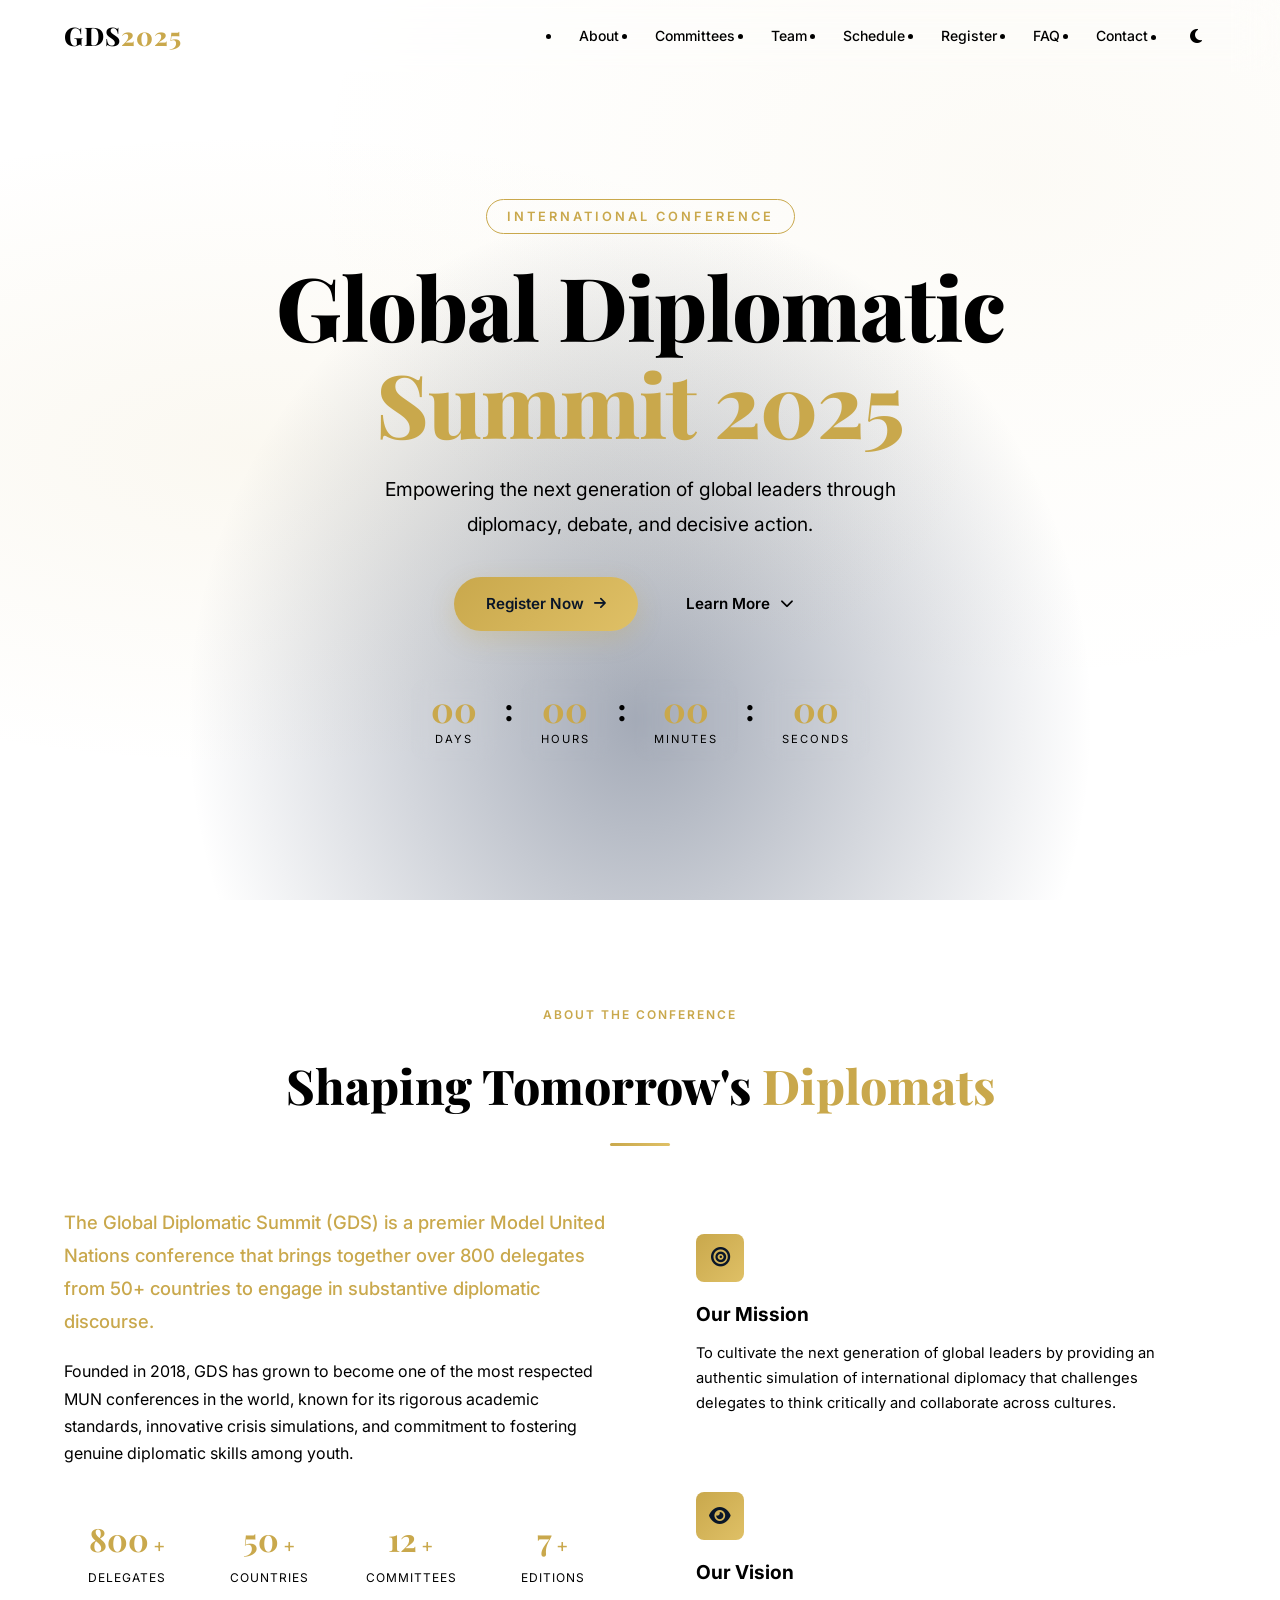
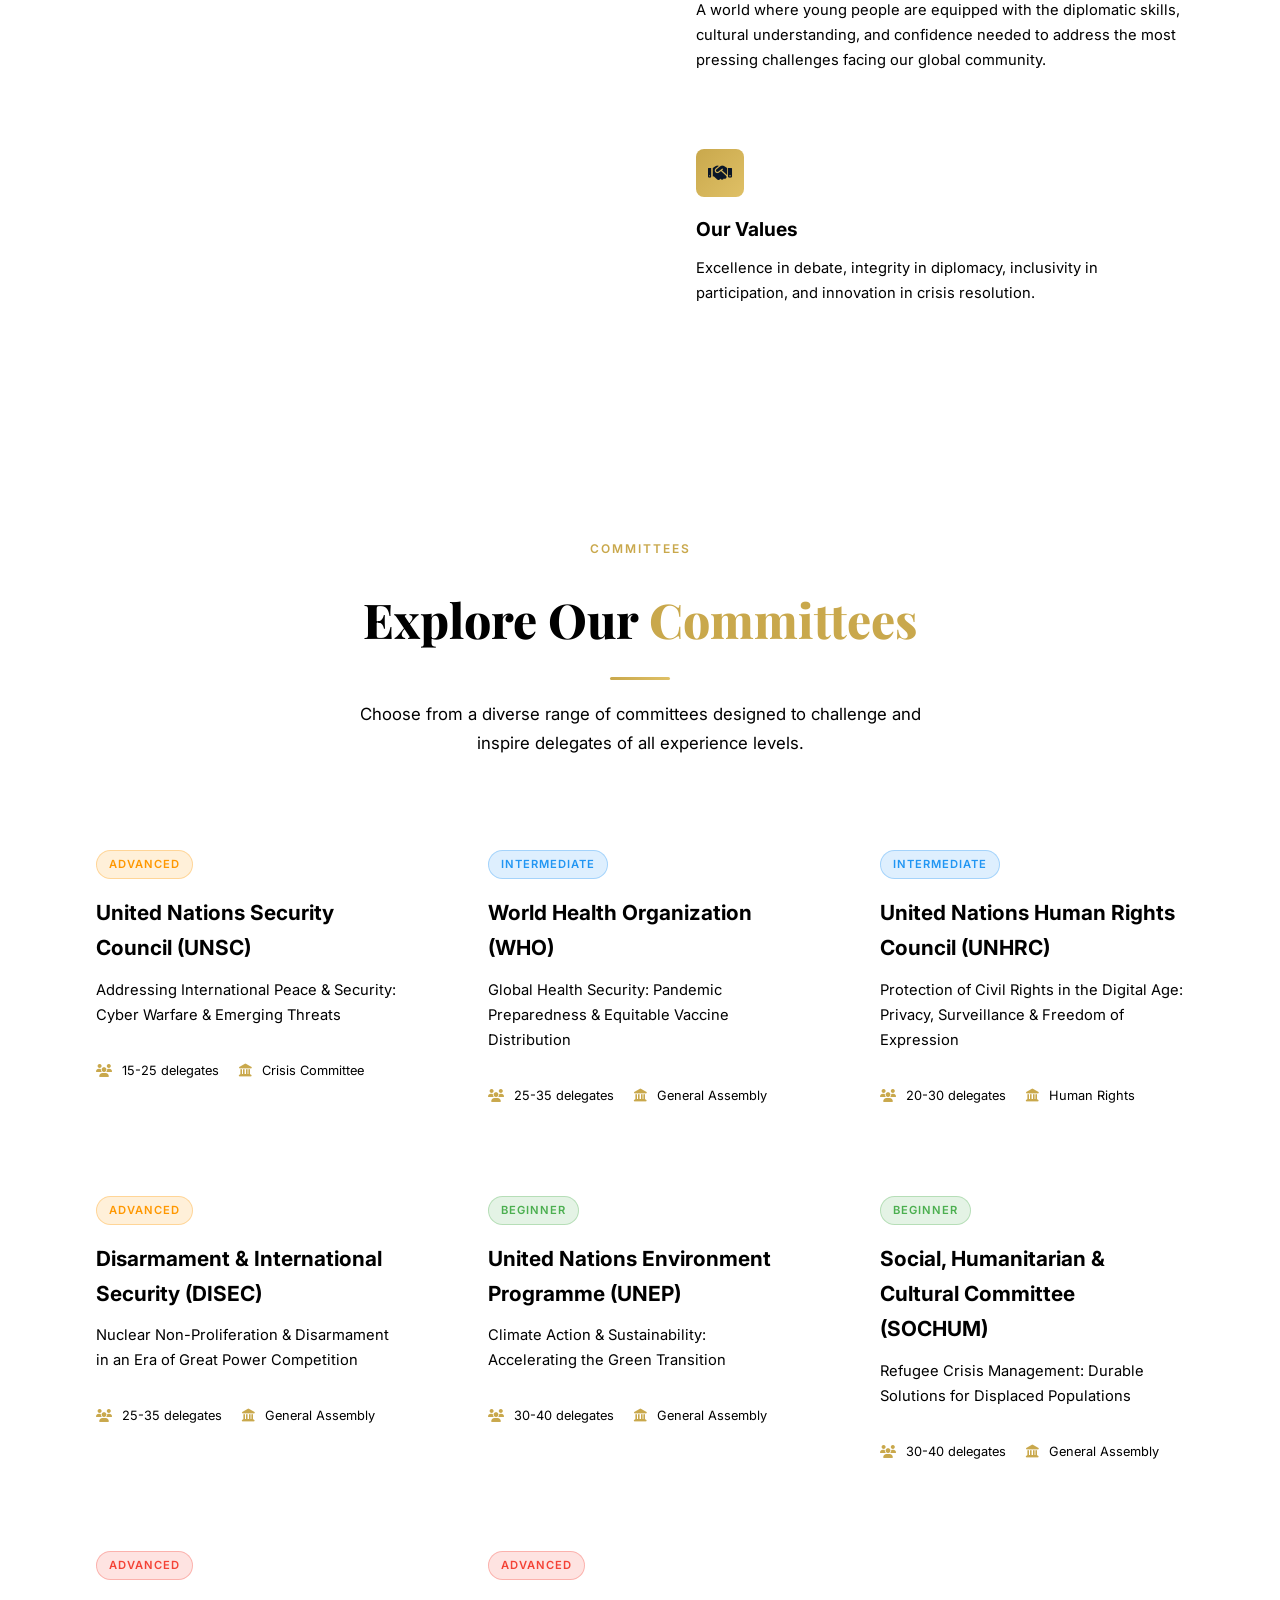
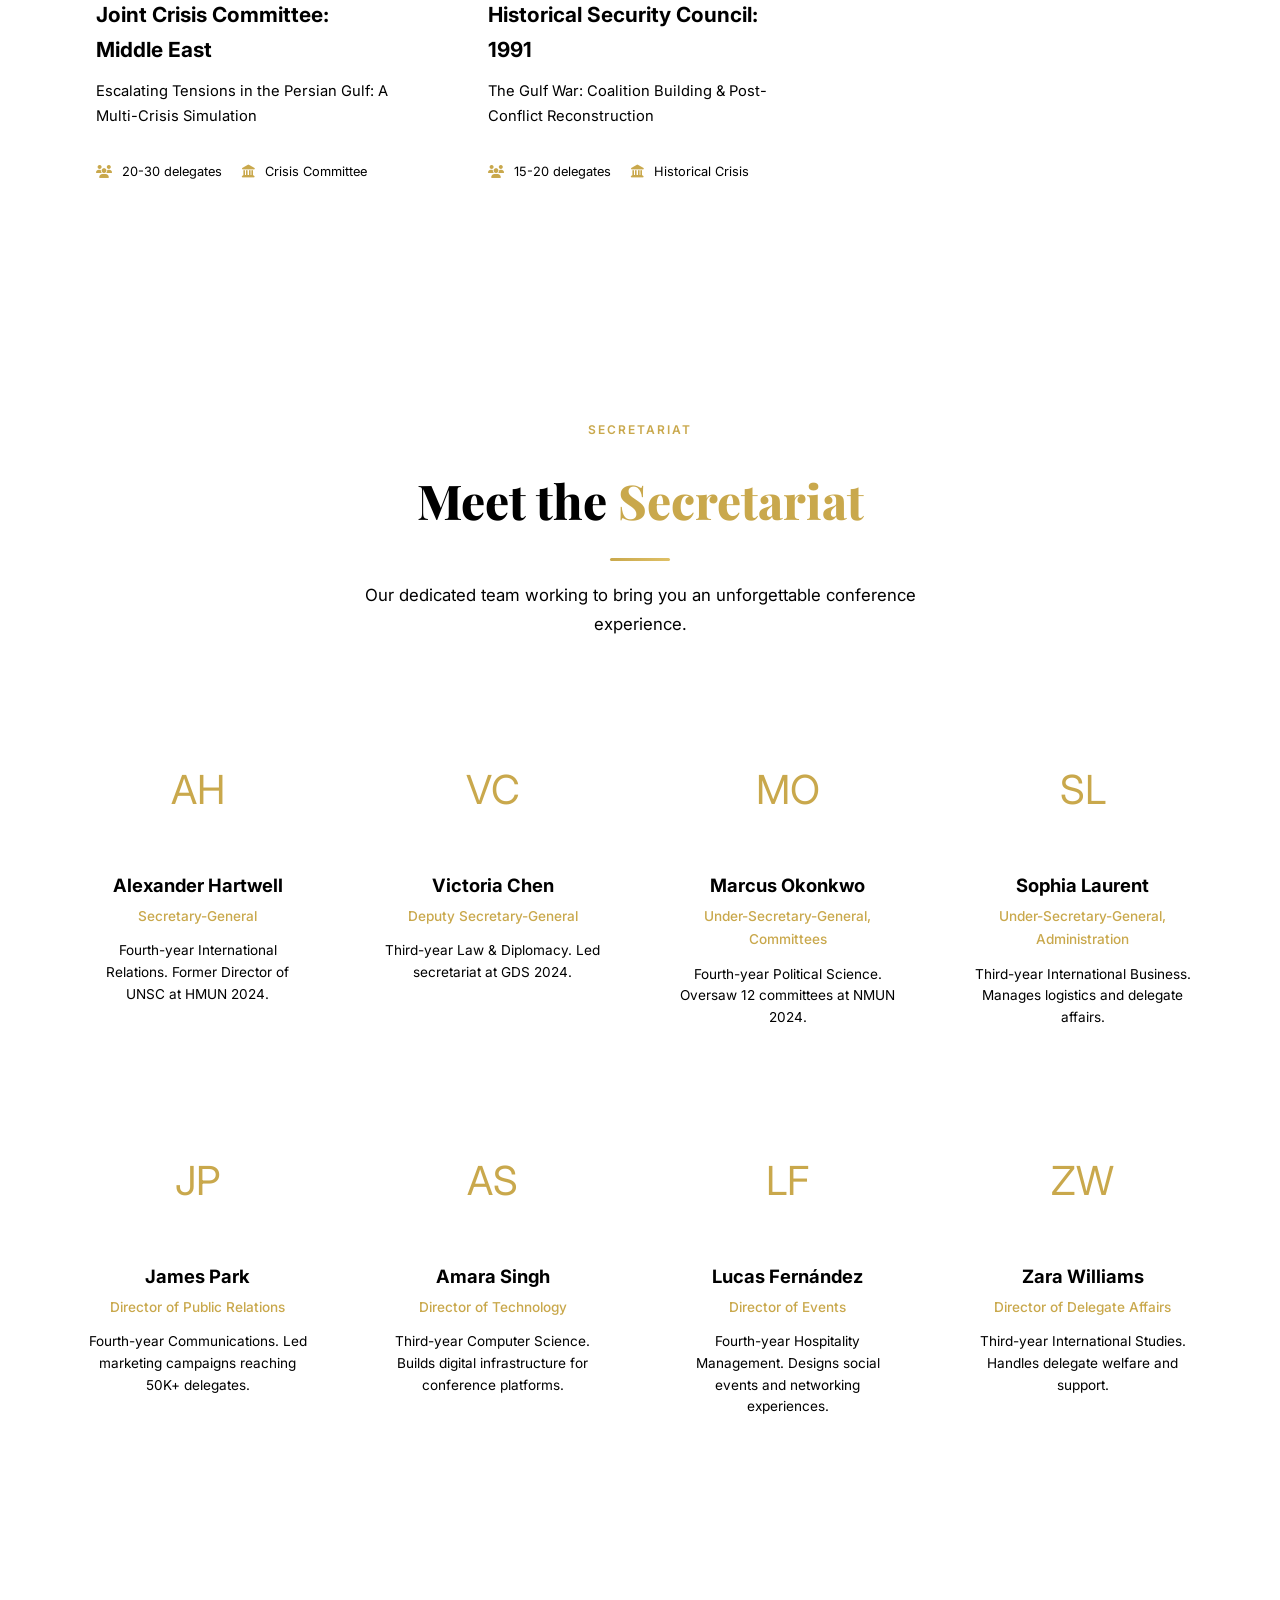
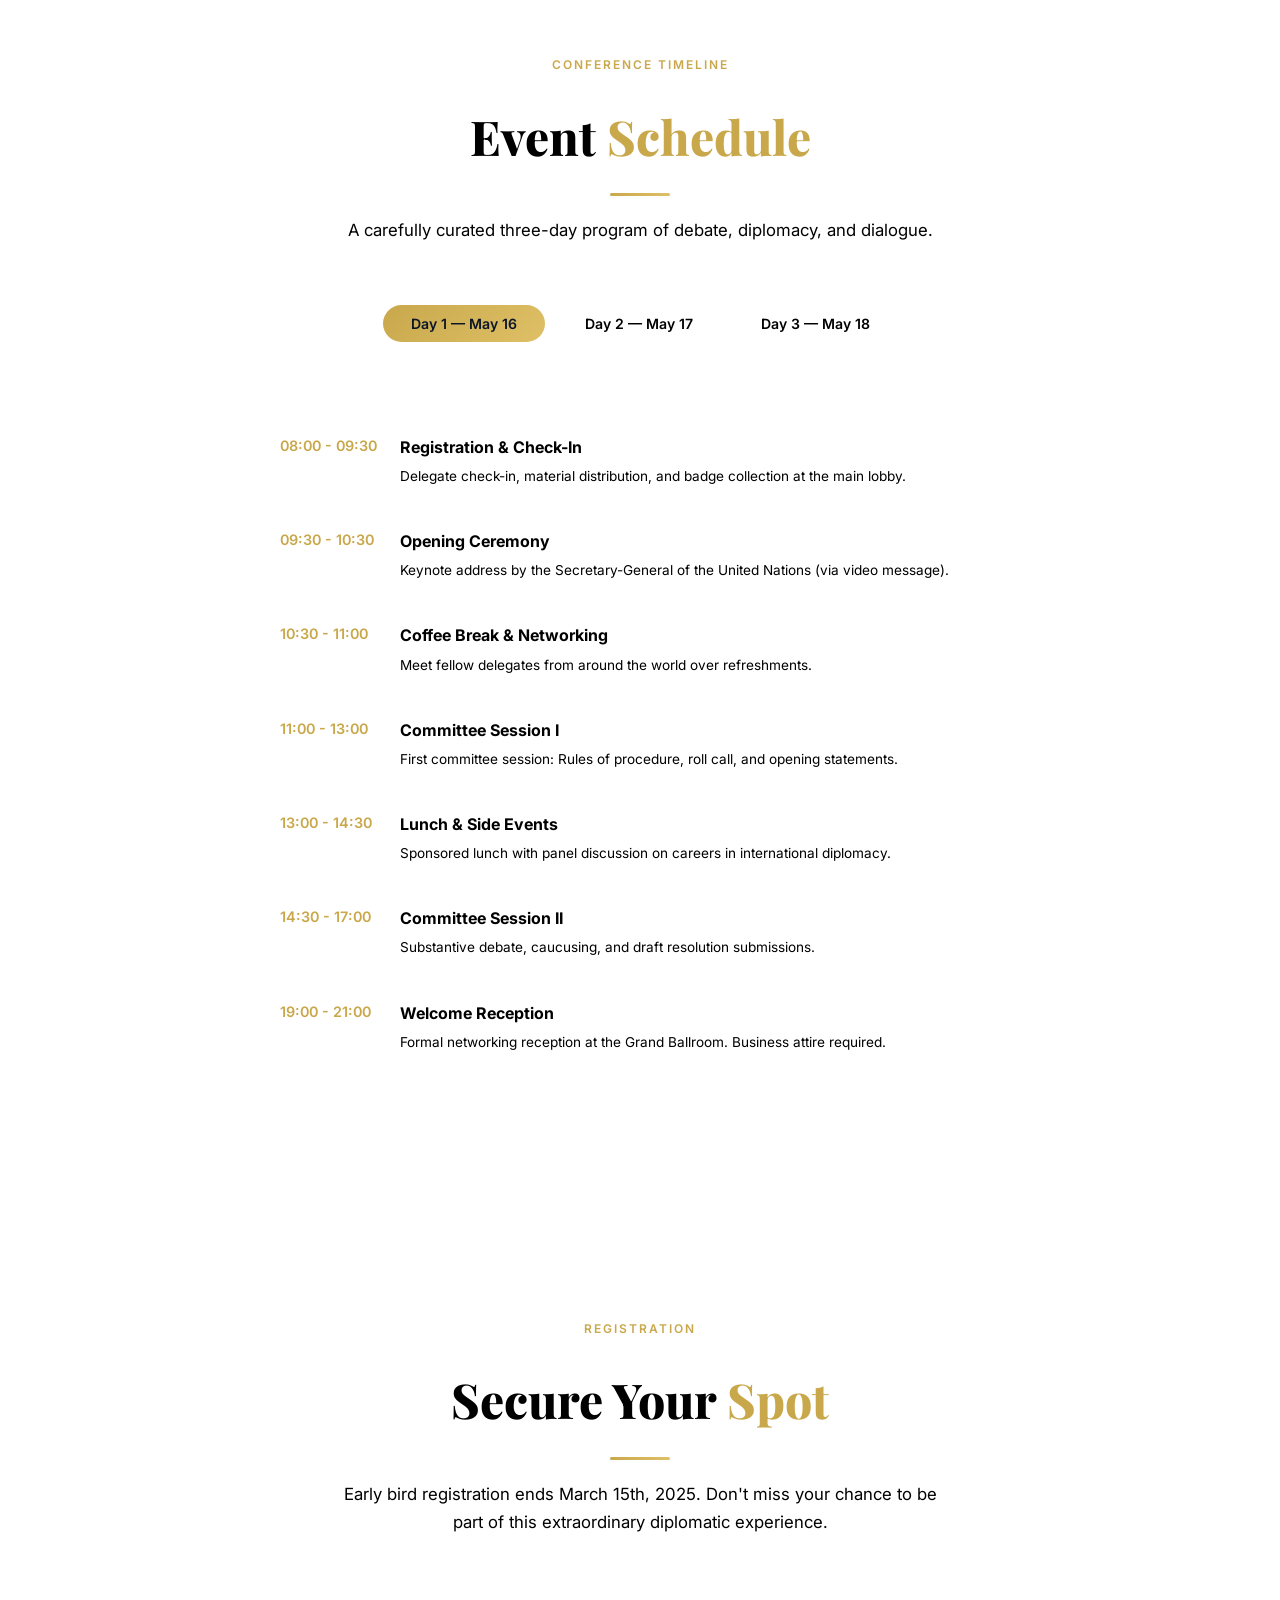
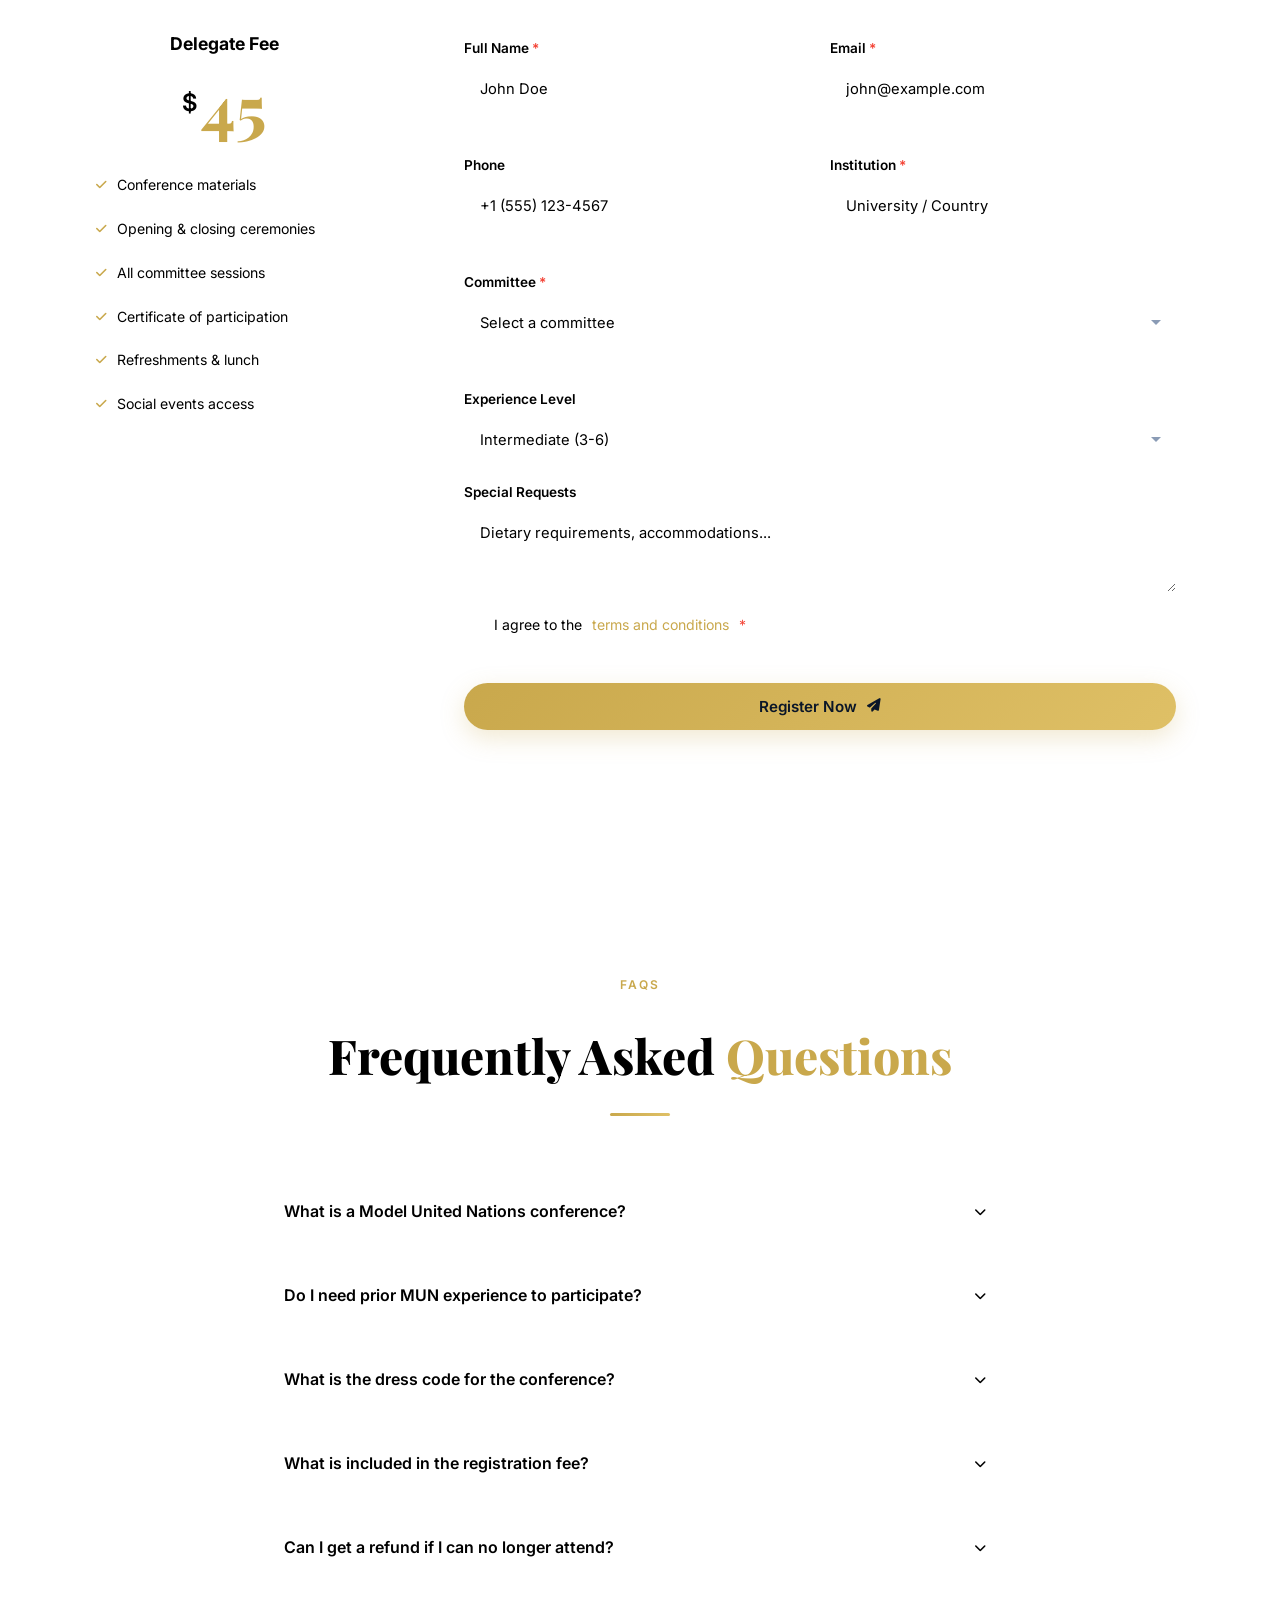
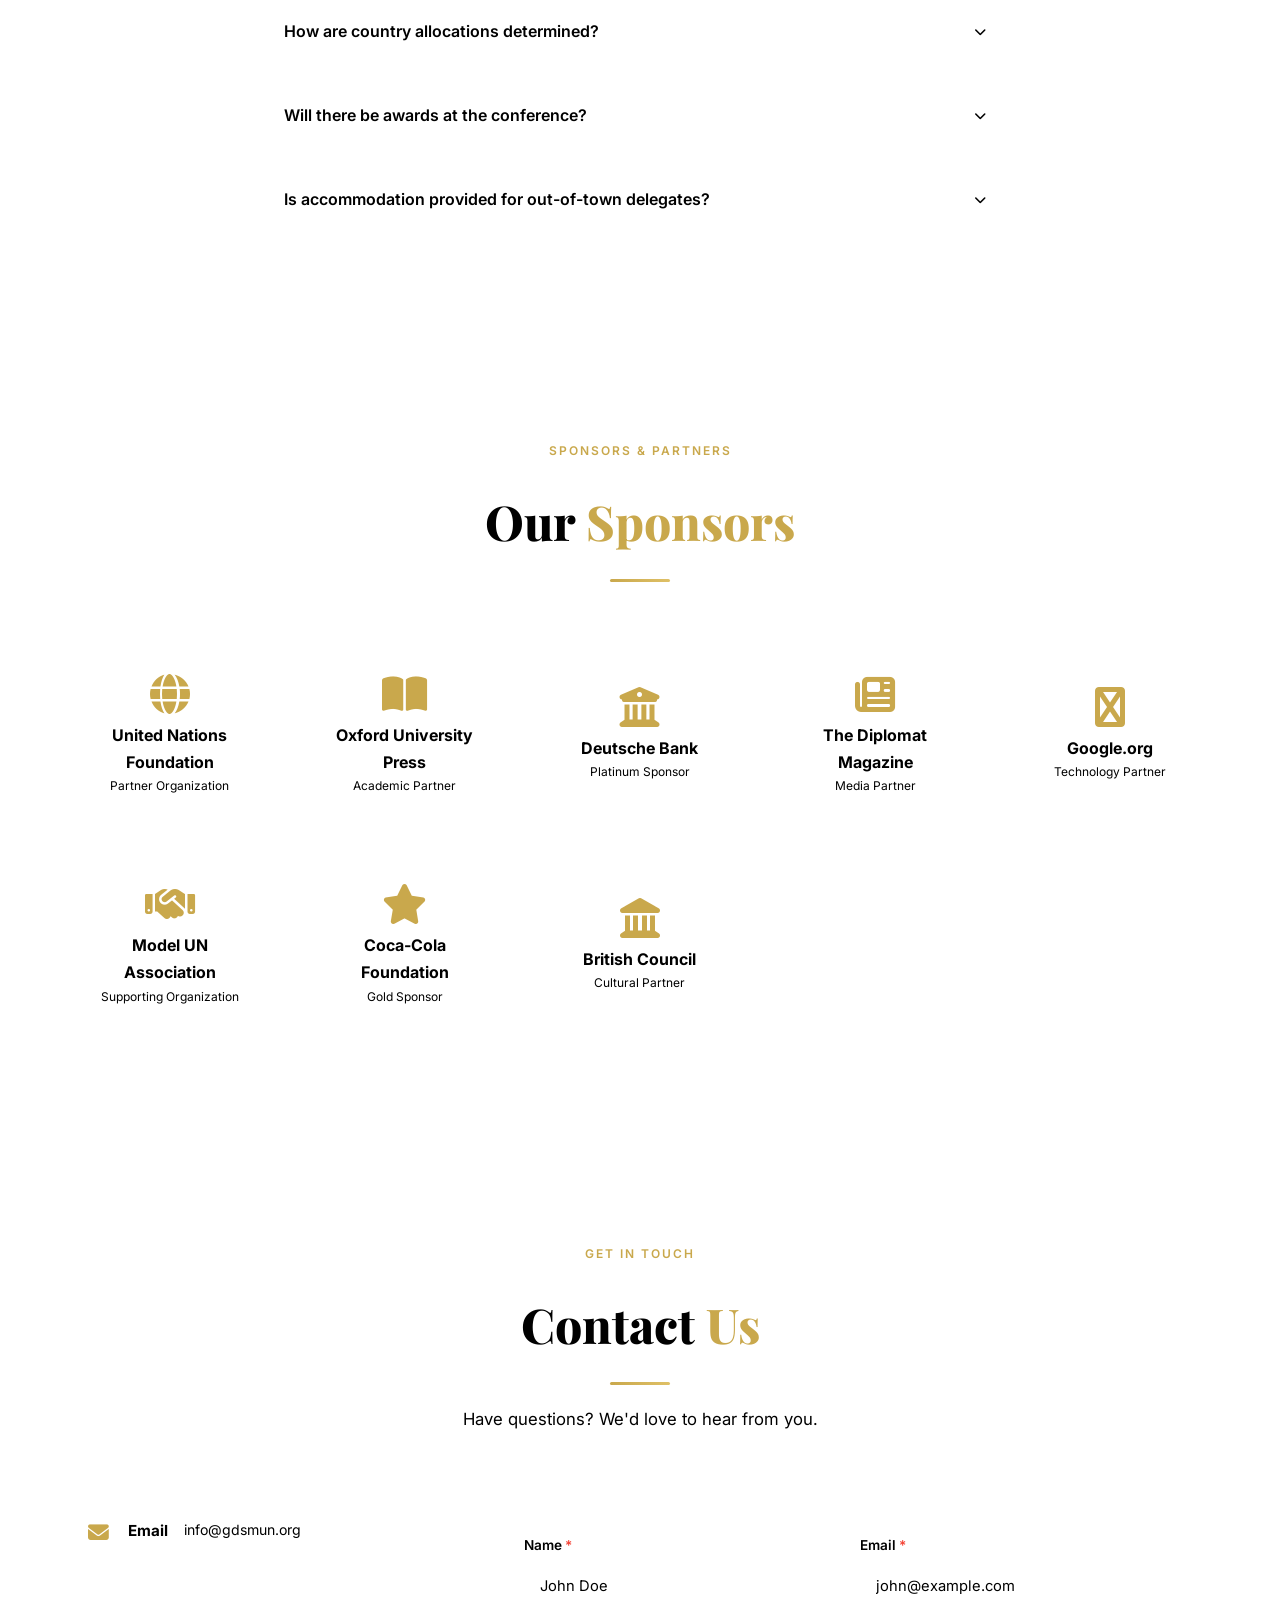
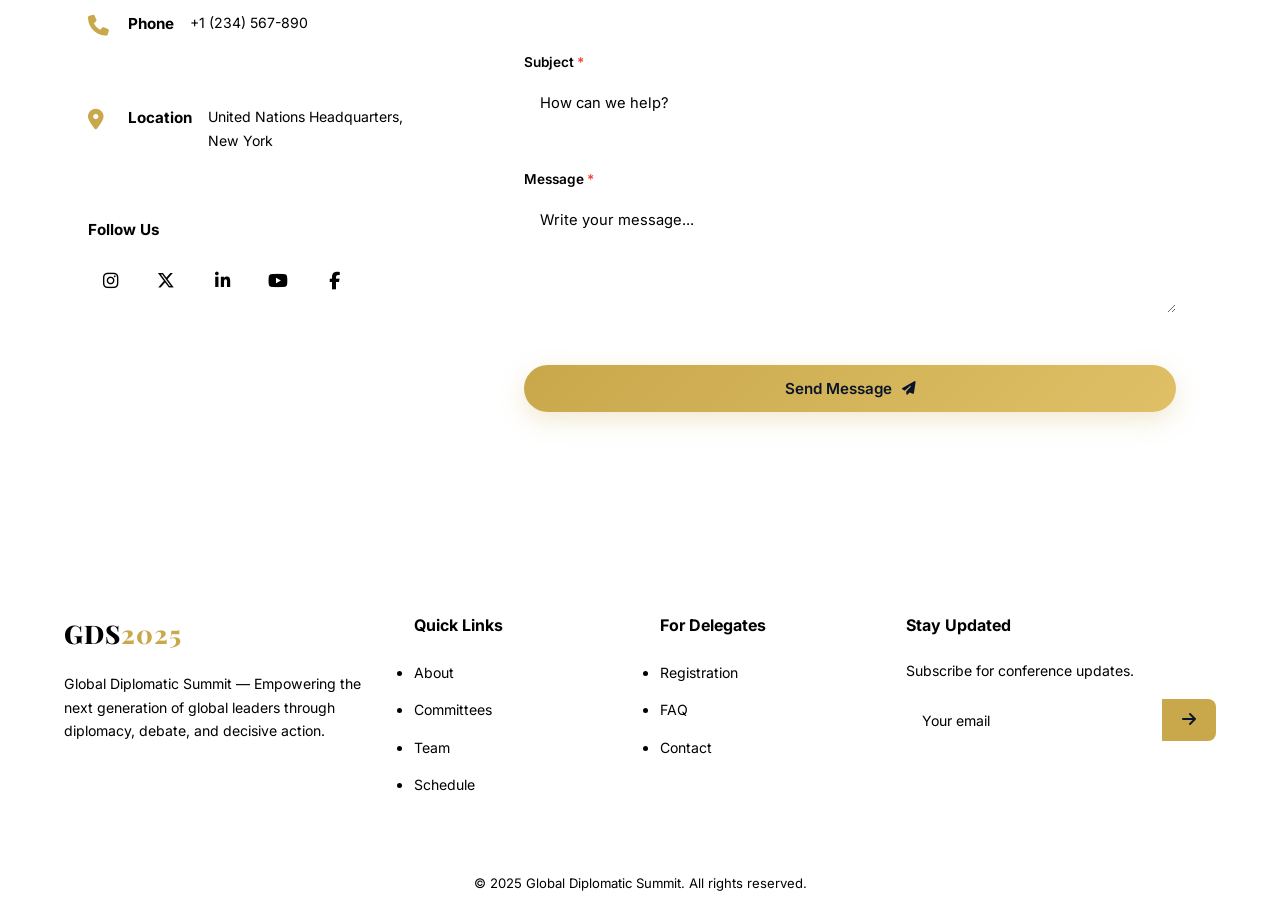
==== index.html @ 6f0e4f5b "first commit" ====
<!DOCTYPE html>
<html lang="en">
<head>
  <meta charset="UTF-8">
  <meta name="viewport" content="width=device-width, initial-scale=1.0">
  <meta name="description" content="Global Diplomatic Summit 2025 - Model United Nations Conference">
  <title>Global Diplomatic Summit 2025 | GDS MUN</title>
  <link rel="preconnect" href="https://fonts.googleapis.com">
  <link rel="preconnect" href="https://fonts.gstatic.com" crossorigin>
  <link href="https://fonts.googleapis.com/css2?family=Inter:wght@400;500;600;700;800&family=Playfair+Display:wght@600;700;800&display=swap" rel="stylesheet">
  <link rel="stylesheet" href="https://cdnjs.cloudflare.com/ajax/libs/font-awesome/6.5.1/css/all.min.css">
  <link rel="stylesheet" href="css/style.css">
</head>
<body>

  <nav class="navbar" id="navbar">
    <div class="container nav-container">
      <a href="#" class="logo">GDS<span class="logo-year">2025</span></a>
      <button class="menu-btn" id="menuBtn" aria-label="Menu">
        <span></span><span></span><span></span>
      </button>
      <ul class="nav-links" id="navLinks">
        <li><a href="#about" class="nav-link">About</a></li>
        <li><a href="#committees" class="nav-link">Committees</a></li>
        <li><a href="#team" class="nav-link">Team</a></li>
        <li><a href="#schedule" class="nav-link">Schedule</a></li>
        <li><a href="#register" class="nav-link">Register</a></li>
        <li><a href="#faq" class="nav-link">FAQ</a></li>
        <li><a href="#contact" class="nav-link">Contact</a></li>
        <li>
          <button class="theme-btn" id="themeBtn" aria-label="Toggle theme">
            <i class="fas fa-moon"></i>
            <i class="fas fa-sun"></i>
          </button>
        </li>
      </ul>
    </div>
  </nav>

  <section class="hero" id="hero">
    <div class="hero-bg"></div>
    <div class="hero-content">
      <span class="badge">International Conference</span>
      <h1 class="hero-title">Global Diplomatic<br><span class="gold">Summit 2025</span></h1>
      <p class="hero-sub">Empowering the next generation of global leaders through diplomacy, debate, and decisive action.</p>
      <div class="hero-btns">
        <a href="#register" class="btn btn-primary">
          Register Now <i class="fas fa-arrow-right"></i>
        </a>
        <a href="#about" class="btn btn-secondary">
          Learn More <i class="fas fa-chevron-down"></i>
        </a>
      </div>
      <div class="countdown" id="countdown">
        <div class="countdown-item">
          <span class="countdown-num" id="days">00</span>
          <span class="countdown-label">Days</span>
        </div>
        <span class="countdown-sep">:</span>
        <div class="countdown-item">
          <span class="countdown-num" id="hours">00</span>
          <span class="countdown-label">Hours</span>
        </div>
        <span class="countdown-sep">:</span>
        <div class="countdown-item">
          <span class="countdown-num" id="minutes">00</span>
          <span class="countdown-label">Minutes</span>
        </div>
        <span class="countdown-sep">:</span>
        <div class="countdown-item">
          <span class="countdown-num" id="seconds">00</span>
          <span class="countdown-label">Seconds</span>
        </div>
      </div>
    </div>
  </section>

  <section class="section" id="about">
    <div class="container">
      <div class="section-header">
        <span class="section-tag">About the Conference</span>
        <h2 class="section-title">Shaping Tomorrow's <span class="gold">Diplomats</span></h2>
        <div class="divider"></div>
      </div>
      <div class="about-grid">
        <div>
          <p class="about-lead">The Global Diplomatic Summit (GDS) is a premier Model United Nations conference that brings together over 800 delegates from 50+ countries to engage in substantive diplomatic discourse.</p>
          <p class="about-text">Founded in 2018, GDS has grown to become one of the most respected MUN conferences in the world, known for its rigorous academic standards, innovative crisis simulations, and commitment to fostering genuine diplomatic skills among youth.</p>
          <div class="stats">
            <div class="stat">
              <span class="stat-num" data-target="800">0</span>
              <span class="stat-plus">+</span>
              <span class="stat-label">Delegates</span>
            </div>
            <div class="stat">
              <span class="stat-num" data-target="50">0</span>
              <span class="stat-plus">+</span>
              <span class="stat-label">Countries</span>
            </div>
            <div class="stat">
              <span class="stat-num" data-target="12">0</span>
              <span class="stat-plus">+</span>
              <span class="stat-label">Committees</span>
            </div>
            <div class="stat">
              <span class="stat-num" data-target="7">0</span>
              <span class="stat-plus">+</span>
              <span class="stat-label">Editions</span>
            </div>
          </div>
        </div>
        <div class="about-cards">
          <div class="card">
            <div class="card-icon"><i class="fas fa-bullseye"></i></div>
            <h3>Our Mission</h3>
            <p>To cultivate the next generation of global leaders by providing an authentic simulation of international diplomacy that challenges delegates to think critically and collaborate across cultures.</p>
          </div>
          <div class="card">
            <div class="card-icon"><i class="fas fa-eye"></i></div>
            <h3>Our Vision</h3>
            <p>A world where young people are equipped with the diplomatic skills, cultural understanding, and confidence needed to address the most pressing challenges facing our global community.</p>
          </div>
          <div class="card">
            <div class="card-icon"><i class="fas fa-handshake"></i></div>
            <h3>Our Values</h3>
            <p>Excellence in debate, integrity in diplomacy, inclusivity in participation, and innovation in crisis resolution.</p>
          </div>
        </div>
      </div>
    </div>
  </section>

  <section class="section alt-bg" id="committees">
    <div class="container">
      <div class="section-header">
        <span class="section-tag">Committees</span>
        <h2 class="section-title">Explore Our <span class="gold">Committees</span></h2>
        <div class="divider"></div>
        <p class="section-desc">Choose from a diverse range of committees designed to challenge and inspire delegates of all experience levels.</p>
      </div>
      <div class="committees-grid" id="committeesGrid"></div>
    </div>
  </section>

  <section class="section" id="team">
    <div class="container">
      <div class="section-header">
        <span class="section-tag">Secretariat</span>
        <h2 class="section-title">Meet the <span class="gold">Secretariat</span></h2>
        <div class="divider"></div>
        <p class="section-desc">Our dedicated team working to bring you an unforgettable conference experience.</p>
      </div>
      <div class="team-grid" id="teamGrid"></div>
    </div>
  </section>

  <section class="section alt-bg" id="schedule">
    <div class="container">
      <div class="section-header">
        <span class="section-tag">Conference Timeline</span>
        <h2 class="section-title">Event <span class="gold">Schedule</span></h2>
        <div class="divider"></div>
        <p class="section-desc">A carefully curated three-day program of debate, diplomacy, and dialogue.</p>
      </div>
      <div class="schedule-tabs" id="scheduleTabs"></div>
      <div class="schedule-content" id="scheduleContent"></div>
    </div>
  </section>

  <section class="section" id="register">
    <div class="container">
      <div class="section-header">
        <span class="section-tag">Registration</span>
        <h2 class="section-title">Secure Your <span class="gold">Spot</span></h2>
        <div class="divider"></div>
        <p class="section-desc">Early bird registration ends March 15th, 2025. Don't miss your chance to be part of this extraordinary diplomatic experience.</p>
      </div>
      <div class="register-grid">
        <div class="pricing card">
          <h3>Delegate Fee</h3>
          <div class="price">
            <span class="price-currency">$</span>
            <span class="price-value">45</span>
          </div>
          <ul class="price-features">
            <li><i class="fas fa-check"></i> Conference materials</li>
            <li><i class="fas fa-check"></i> Opening & closing ceremonies</li>
            <li><i class="fas fa-check"></i> All committee sessions</li>
            <li><i class="fas fa-check"></i> Certificate of participation</li>
            <li><i class="fas fa-check"></i> Refreshments & lunch</li>
            <li><i class="fas fa-check"></i> Social events access</li>
          </ul>
        </div>
        <form class="register-form card" id="registerForm" novalidate>
          <div class="form-row">
            <div class="form-group">
              <label for="regName">Full Name <span class="req">*</span></label>
              <input type="text" id="regName" placeholder="John Doe" required>
              <span class="form-error"></span>
            </div>
            <div class="form-group">
              <label for="regEmail">Email <span class="req">*</span></label>
              <input type="email" id="regEmail" placeholder="john@example.com" required>
              <span class="form-error"></span>
            </div>
          </div>
          <div class="form-row">
            <div class="form-group">
              <label for="regPhone">Phone</label>
              <input type="tel" id="regPhone" placeholder="+1 (555) 123-4567">
            </div>
            <div class="form-group">
              <label for="regCountry">Institution <span class="req">*</span></label>
              <input type="text" id="regCountry" placeholder="University / Country" required>
              <span class="form-error"></span>
            </div>
          </div>
          <div class="form-group">
            <label for="regCommittee">Committee <span class="req">*</span></label>
            <select id="regCommittee" required>
              <option value="">Select a committee</option>
            </select>
            <span class="form-error"></span>
          </div>
          <div class="form-group">
            <label for="regExperience">Experience Level</label>
            <select id="regExperience">
              <option value="beginner">Beginner (0-2 conferences)</option>
              <option value="intermediate" selected>Intermediate (3-6)</option>
              <option value="advanced">Advanced (7+)</option>
            </select>
          </div>
          <div class="form-group">
            <label for="regMessage">Special Requests</label>
            <textarea id="regMessage" rows="3" placeholder="Dietary requirements, accommodations..."></textarea>
          </div>
          <div class="form-group checkbox-group">
            <label class="checkbox-label">
              <input type="checkbox" id="regTerms">
              <span class="check-box"></span>
              I agree to the <a href="#" class="gold">terms and conditions</a> <span class="req">*</span>
            </label>
            <span class="form-error" id="termsError"></span>
          </div>
          <button type="submit" class="btn btn-primary btn-block">
            Register Now <i class="fas fa-paper-plane"></i>
          </button>
          <div class="form-success" id="registerSuccess">
            <i class="fas fa-check-circle"></i>
            <h3>Registration Submitted!</h3>
            <p>We'll send a confirmation to your email shortly.</p>
          </div>
        </form>
      </div>
    </div>
  </section>

  <section class="section alt-bg" id="faq">
    <div class="container">
      <div class="section-header">
        <span class="section-tag">FAQs</span>
        <h2 class="section-title">Frequently Asked <span class="gold">Questions</span></h2>
        <div class="divider"></div>
      </div>
      <div class="faq-list" id="faqList"></div>
    </div>
  </section>

  <section class="section" id="sponsors">
    <div class="container">
      <div class="section-header">
        <span class="section-tag">Sponsors & Partners</span>
        <h2 class="section-title">Our <span class="gold">Sponsors</span></h2>
        <div class="divider"></div>
      </div>
      <div class="sponsor-grid" id="sponsorGrid"></div>
    </div>
  </section>

  <section class="section alt-bg" id="contact">
    <div class="container">
      <div class="section-header">
        <span class="section-tag">Get in Touch</span>
        <h2 class="section-title">Contact <span class="gold">Us</span></h2>
        <div class="divider"></div>
        <p class="section-desc">Have questions? We'd love to hear from you.</p>
      </div>
      <div class="contact-grid">
        <div class="contact-info">
          <div class="card contact-card">
            <i class="fas fa-envelope"></i>
            <h4>Email</h4>
            <a href="mailto:info@gdsmun.org">info@gdsmun.org</a>
          </div>
          <div class="card contact-card">
            <i class="fas fa-phone"></i>
            <h4>Phone</h4>
            <a href="tel:+1234567890">+1 (234) 567-890</a>
          </div>
          <div class="card contact-card">
            <i class="fas fa-map-marker-alt"></i>
            <h4>Location</h4>
            <p>United Nations Headquarters, New York</p>
          </div>
          <div class="card contact-social">
            <h4>Follow Us</h4>
            <div class="socials">
              <a href="#" class="social-link" aria-label="Instagram"><i class="fab fa-instagram"></i></a>
              <a href="#" class="social-link" aria-label="X"><i class="fab fa-x-twitter"></i></a>
              <a href="#" class="social-link" aria-label="LinkedIn"><i class="fab fa-linkedin-in"></i></a>
              <a href="#" class="social-link" aria-label="YouTube"><i class="fab fa-youtube"></i></a>
              <a href="#" class="social-link" aria-label="Facebook"><i class="fab fa-facebook-f"></i></a>
            </div>
          </div>
        </div>
        <form class="contact-form card" id="contactForm" novalidate>
          <div class="form-row">
            <div class="form-group">
              <label for="contactName">Name <span class="req">*</span></label>
              <input type="text" id="contactName" placeholder="John Doe" required>
              <span class="form-error"></span>
            </div>
            <div class="form-group">
              <label for="contactEmail">Email <span class="req">*</span></label>
              <input type="email" id="contactEmail" placeholder="john@example.com" required>
              <span class="form-error"></span>
            </div>
          </div>
          <div class="form-group">
            <label for="contactSubject">Subject <span class="req">*</span></label>
            <input type="text" id="contactSubject" placeholder="How can we help?" required>
            <span class="form-error"></span>
          </div>
          <div class="form-group">
            <label for="contactMsg">Message <span class="req">*</span></label>
            <textarea id="contactMsg" rows="5" placeholder="Write your message..." required></textarea>
            <span class="form-error"></span>
          </div>
          <button type="submit" class="btn btn-primary btn-block">
            Send Message <i class="fas fa-paper-plane"></i>
          </button>
          <div class="form-success" id="contactSuccess">
            <i class="fas fa-check-circle"></i>
            <h3>Message Sent!</h3>
            <p>We'll get back to you within 24 hours.</p>
          </div>
        </form>
      </div>
    </div>
  </section>

  <footer class="footer">
    <div class="container">
      <div class="footer-grid">
        <div class="footer-brand">
          <div class="footer-logo">GDS<span>2025</span></div>
          <p>Global Diplomatic Summit — Empowering the next generation of global leaders through diplomacy, debate, and decisive action.</p>
        </div>
        <div class="footer-col">
          <h4>Quick Links</h4>
          <ul>
            <li><a href="#about">About</a></li>
            <li><a href="#committees">Committees</a></li>
            <li><a href="#team">Team</a></li>
            <li><a href="#schedule">Schedule</a></li>
          </ul>
        </div>
        <div class="footer-col">
          <h4>For Delegates</h4>
          <ul>
            <li><a href="#register">Registration</a></li>
            <li><a href="#faq">FAQ</a></li>
            <li><a href="#contact">Contact</a></li>
          </ul>
        </div>
        <div class="footer-subscribe">
          <h4>Stay Updated</h4>
          <p>Subscribe for conference updates.</p>
          <form class="subscribe" id="subscribeForm">
            <input type="email" placeholder="Your email" required>
            <button type="submit" aria-label="Subscribe"><i class="fas fa-arrow-right"></i></button>
          </form>
        </div>
      </div>
      <div class="footer-bottom">
        <p>&copy; 2025 Global Diplomatic Summit. All rights reserved.</p>
      </div>
    </div>
  </footer>

  <button class="scroll-top" id="scrollTop" aria-label="Scroll to top">
    <i class="fas fa-chevron-up"></i>
  </button>

  <script src="js/main.js"></script>
</body>
</html>
---- css/style.css ----
:root {
  --gold: #c9a84c;
  --gold-light: #dfc066;
  --gold-dark: #a88830;
  --navy: #0a1628;
  --font-main: 'Inter', sans-serif;
  --font-display: 'Playfair Display', serif;
  --transition: 0.3s ease;
  --radius-sm: 8px;
  --radius-md: 16px;
  --radius-lg: 24px;
  --max-width: 1200px;
  --nav-height: 72px;
}

[data-theme="dark"] {
  --bg: #060d1a;
  --bg-alt: #0a1628;
  --bg-card: rgba(255,255,255,0.04);
  --text: #e8edf5;
  --text-muted: #8a9bb5;
  --text-dim: #6a7b95;
  --border: rgba(255,255,255,0.08);
  --border-card: rgba(255,255,255,0.12);
  --nav-bg: rgba(6,13,26,0.85);
  --input-bg: rgba(255,255,255,0.06);
  --input-border: rgba(255,255,255,0.12);
  --footer-bg: #050a14;
  --shadow: 0 8px 32px rgba(0,0,0,0.3);
  --scrollbar: #1a2a4a;
}

[data-theme="light"] {
  --bg: #ffffff;
  --bg-alt: #f4f6f9;
  --bg-card: #ffffff;
  --text: #1a1a2e;
  --text-muted: #555b6e;
  --text-dim: #8a8fa0;
  --border: rgba(0,0,0,0.08);
  --border-card: rgba(0,0,0,0.1);
  --nav-bg: rgba(255,255,255,0.85);
  --input-bg: #ffffff;
  --input-border: rgba(0,0,0,0.15);
  --footer-bg: #1a1a2e;
  --shadow: 0 8px 32px rgba(0,0,0,0.1);
  --scrollbar: #c9c9d4;
}

* {
  margin: 0;
  padding: 0;
  box-sizing: border-box;
}

html {
  scroll-behavior: smooth;
  scroll-padding-top: var(--nav-height);
}

body {
  font-family: var(--font-main);
  background: var(--bg);
  color: var(--text);
  line-height: 1.7;
  transition: background var(--transition), color var(--transition);
}

::selection {
  background: var(--gold);
  color: var(--navy);
}

::-webkit-scrollbar {
  width: 8px;
}

::-webkit-scrollbar-track {
  background: var(--bg);
}

::-webkit-scrollbar-thumb {
  background: var(--scrollbar);
  border-radius: 4px;
}

img {
  max-width: 100%;
  display: block;
}

a {
  color: inherit;
  text-decoration: none;
}

.gold {
  color: var(--gold);
}

.container {
  max-width: var(--max-width);
  margin: 0 auto;
  padding: 0 24px;
}

.navbar {
  position: fixed;
  top: 0;
  left: 0;
  right: 0;
  z-index: 1000;
  height: var(--nav-height);
  background: var(--nav-bg);
  backdrop-filter: blur(20px);
  -webkit-backdrop-filter: blur(20px);
  border-bottom: 1px solid var(--border);
  transition: var(--transition);
}

.navbar.scrolled {
  box-shadow: var(--shadow);
}

.nav-container {
  display: flex;
  align-items: center;
  justify-content: space-between;
  height: 100%;
}

.logo {
  font-family: var(--font-display);
  font-size: 1.6rem;
  font-weight: 800;
  letter-spacing: 1px;
}

.logo-year {
  color: var(--gold);
}

.nav-links {
  display: flex;
  align-items: center;
  gap: 4px;
}

.nav-link {
  padding: 8px 16px;
  font-size: 0.875rem;
  font-weight: 500;
  color: var(--text-muted);
  border-radius: var(--radius-sm);
  transition: var(--transition);
}

.nav-link:hover {
  color: var(--text);
  background: var(--bg-card);
}

.menu-btn {
  display: none;
  flex-direction: column;
  gap: 5px;
  cursor: pointer;
  background: none;
  border: none;
  padding: 8px;
}

.menu-btn span {
  display: block;
  width: 24px;
  height: 2px;
  background: var(--text);
  border-radius: 2px;
  transition: var(--transition);
}

.menu-btn.active span:nth-child(1) {
  transform: rotate(45deg) translate(5px, 5px);
}

.menu-btn.active span:nth-child(2) {
  opacity: 0;
}

.menu-btn.active span:nth-child(3) {
  transform: rotate(-45deg) translate(5px, -5px);
}

.theme-btn {
  background: var(--bg-card);
  border: 1px solid var(--border-card);
  width: 40px;
  height: 40px;
  border-radius: 50%;
  display: flex;
  align-items: center;
  justify-content: center;
  cursor: pointer;
  color: var(--text);
  font-size: 1rem;
  transition: var(--transition);
  margin-left: 8px;
}

.theme-btn:hover {
  background: var(--bg-card);
  border-color: var(--gold);
}

.theme-btn .fa-sun {
  display: none;
}

[data-theme="light"] .theme-btn .fa-moon {
  display: none;
}

[data-theme="light"] .theme-btn .fa-sun {
  display: inline;
}

.hero {
  min-height: 100vh;
  display: flex;
  align-items: center;
  justify-content: center;
  padding: 120px 24px 60px;
  position: relative;
  overflow: hidden;
}

.hero-bg {
  position: absolute;
  inset: 0;
  background:
    radial-gradient(ellipse at 20% 50%, rgba(201,168,76,0.08) 0%, transparent 50%),
    radial-gradient(ellipse at 80% 20%, rgba(201,168,76,0.05) 0%, transparent 50%),
    radial-gradient(ellipse at 50% 80%, rgba(26,42,74,0.4) 0%, transparent 50%);
}

.hero-content {
  position: relative;
  z-index: 1;
  text-align: center;
  max-width: 900px;
  animation: fadeIn 1s ease;
}

@keyframes fadeIn {
  from { opacity: 0; transform: translateY(30px); }
  to { opacity: 1; transform: translateY(0); }
}

.badge {
  display: inline-block;
  padding: 6px 20px;
  border: 1px solid var(--gold);
  border-radius: 50px;
  font-size: 0.8rem;
  font-weight: 600;
  color: var(--gold);
  text-transform: uppercase;
  letter-spacing: 3px;
  margin-bottom: 24px;
}

.hero-title {
  font-family: var(--font-display);
  font-size: clamp(2.8rem, 8vw, 5.5rem);
  font-weight: 800;
  line-height: 1.1;
  margin-bottom: 20px;
  letter-spacing: -1px;
}

.hero-sub {
  font-size: clamp(1rem, 2vw, 1.2rem);
  color: var(--text-muted);
  max-width: 600px;
  margin: 0 auto 36px;
  line-height: 1.8;
}

.hero-btns {
  display: flex;
  gap: 16px;
  justify-content: center;
  flex-wrap: wrap;
  margin-bottom: 48px;
}

.btn {
  display: inline-flex;
  align-items: center;
  gap: 10px;
  padding: 14px 32px;
  border-radius: 50px;
  font-size: 0.95rem;
  font-weight: 600;
  border: none;
  cursor: pointer;
  transition: var(--transition);
  font-family: var(--font-main);
}

.btn i {
  font-size: 0.85rem;
  transition: var(--transition);
}

.btn-primary {
  background: linear-gradient(135deg, var(--gold), var(--gold-light));
  color: var(--navy);
  box-shadow: 0 8px 24px rgba(201,168,76,0.25);
}

.btn-primary:hover {
  transform: translateY(-2px);
  box-shadow: 0 12px 32px rgba(201,168,76,0.35);
}

.btn-primary:hover i {
  transform: translateX(4px);
}

.btn-secondary {
  background: transparent;
  color: var(--text);
  border: 2px solid var(--border-card);
}

.btn-secondary:hover {
  border-color: var(--gold);
  color: var(--gold);
}

.btn-block {
  width: 100%;
  justify-content: center;
}

.countdown {
  display: flex;
  align-items: center;
  justify-content: center;
  gap: 8px;
}

.countdown-item {
  display: flex;
  flex-direction: column;
  align-items: center;
  padding: 12px 20px;
  background: var(--bg-card);
  border: 1px solid var(--border-card);
  border-radius: var(--radius-md);
  backdrop-filter: blur(10px);
  min-width: 80px;
}

.countdown-num {
  font-family: var(--font-display);
  font-size: 2.2rem;
  font-weight: 700;
  color: var(--gold);
  line-height: 1;
}

.countdown-label {
  font-size: 0.7rem;
  text-transform: uppercase;
  letter-spacing: 2px;
  color: var(--text-dim);
  margin-top: 4px;
}

.countdown-sep {
  font-size: 2rem;
  font-weight: 700;
  color: var(--text-dim);
  margin-bottom: 20px;
}

.section {
  padding: 100px 0;
}

.alt-bg {
  background: var(--bg-alt);
}

.section-header {
  text-align: center;
  margin-bottom: 60px;
}

.section-tag {
  display: inline-block;
  padding: 4px 16px;
  background: var(--bg-card);
  border: 1px solid var(--border-card);
  border-radius: 50px;
  font-size: 0.75rem;
  font-weight: 600;
  color: var(--gold);
  text-transform: uppercase;
  letter-spacing: 2px;
  margin-bottom: 16px;
}

.section-title {
  font-family: var(--font-display);
  font-size: clamp(2rem, 4vw, 3rem);
  font-weight: 800;
  margin-bottom: 16px;
}

.divider {
  width: 60px;
  height: 3px;
  background: linear-gradient(90deg, var(--gold), var(--gold-light));
  border-radius: 2px;
  margin: 0 auto;
}

.section-desc {
  max-width: 600px;
  margin: 20px auto 0;
  color: var(--text-muted);
  font-size: 1.05rem;
}

.card {
  background: var(--bg-card);
  backdrop-filter: blur(12px);
  -webkit-backdrop-filter: blur(12px);
  border: 1px solid var(--border-card);
  border-radius: var(--radius-lg);
  transition: var(--transition);
}

.card:hover {
  border-color: rgba(201,168,76,0.2);
  transform: translateY(-2px);
  box-shadow: var(--shadow);
}

.about-grid {
  display: grid;
  grid-template-columns: 1fr 1fr;
  gap: 48px;
  align-items: start;
}

.about-lead {
  font-size: 1.15rem;
  color: var(--gold);
  font-weight: 500;
  margin-bottom: 20px;
  line-height: 1.8;
}

.about-text {
  color: var(--text-muted);
  margin-bottom: 16px;
}

.stats {
  display: grid;
  grid-template-columns: repeat(4, 1fr);
  gap: 16px;
  margin-top: 36px;
}

.stat {
  text-align: center;
  padding: 20px 12px;
  background: var(--bg-card);
  border: 1px solid var(--border-card);
  border-radius: var(--radius-md);
  transition: var(--transition);
}

.stat:hover {
  border-color: var(--gold);
}

.stat-num {
  font-family: var(--font-display);
  font-size: 2rem;
  font-weight: 700;
  color: var(--gold);
  line-height: 1;
}

.stat-plus {
  font-size: 1.2rem;
  color: var(--gold);
}

.stat-label {
  display: block;
  font-size: 0.75rem;
  color: var(--text-dim);
  text-transform: uppercase;
  letter-spacing: 1px;
  margin-top: 6px;
}

.about-cards {
  display: flex;
  flex-direction: column;
  gap: 20px;
}

.card-icon {
  width: 48px;
  height: 48px;
  border-radius: var(--radius-sm);
  background: linear-gradient(135deg, var(--gold), var(--gold-light));
  display: flex;
  align-items: center;
  justify-content: center;
  font-size: 1.2rem;
  color: var(--navy);
  margin-bottom: 16px;
}

.about-cards .card {
  padding: 28px 32px;
}

.about-cards .card h3 {
  font-size: 1.2rem;
  margin-bottom: 10px;
}

.about-cards .card p {
  color: var(--text-muted);
  font-size: 0.92rem;
  line-height: 1.7;
}

.committees-grid {
  display: grid;
  grid-template-columns: repeat(auto-fill, minmax(340px, 1fr));
  gap: 24px;
}

.committee-card {
  padding: 32px;
  position: relative;
  overflow: hidden;
}

.committee-card::before {
  content: '';
  position: absolute;
  top: 0;
  left: 0;
  right: 0;
  height: 3px;
  background: linear-gradient(90deg, var(--gold), var(--gold-light));
  opacity: 0;
  transition: var(--transition);
}

.committee-card:hover::before {
  opacity: 1;
}

.level {
  display: inline-block;
  padding: 4px 12px;
  border-radius: 50px;
  font-size: 0.7rem;
  font-weight: 600;
  text-transform: uppercase;
  letter-spacing: 1px;
  margin-bottom: 16px;
}

.level.beginner {
  background: rgba(76,175,80,0.15);
  color: #4caf50;
  border: 1px solid rgba(76,175,80,0.3);
}

.level.intermediate {
  background: rgba(33,150,243,0.15);
  color: #2196f3;
  border: 1px solid rgba(33,150,243,0.3);
}

.level.advanced {
  background: rgba(255,152,0,0.15);
  color: #ff9800;
  border: 1px solid rgba(255,152,0,0.3);
}

.level.crisis {
  background: rgba(244,67,54,0.15);
  color: #f44336;
  border: 1px solid rgba(244,67,54,0.3);
}

.committee-card h3 {
  font-size: 1.3rem;
  margin-bottom: 12px;
}

.committee-agenda {
  color: var(--text-muted);
  font-size: 0.92rem;
  line-height: 1.7;
  margin-bottom: 16px;
}

.committee-meta {
  display: flex;
  gap: 20px;
  padding-top: 16px;
  border-top: 1px solid var(--border);
}

.committee-meta span {
  font-size: 0.8rem;
  color: var(--text-dim);
}

.committee-meta i {
  margin-right: 6px;
  color: var(--gold);
}

.team-grid {
  display: grid;
  grid-template-columns: repeat(auto-fill, minmax(260px, 1fr));
  gap: 28px;
}

.team-card {
  padding: 32px 24px;
  text-align: center;
}

.team-avatar {
  width: 120px;
  height: 120px;
  border-radius: 50%;
  margin: 0 auto 20px;
  border: 3px solid var(--border-card);
  transition: var(--transition);
  background: var(--bg-alt);
  display: flex;
  align-items: center;
  justify-content: center;
  font-size: 2.5rem;
  color: var(--gold);
}

.team-card:hover .team-avatar {
  border-color: var(--gold);
}

.team-name {
  font-size: 1.15rem;
  font-weight: 700;
  margin-bottom: 4px;
}

.team-role {
  color: var(--gold);
  font-size: 0.85rem;
  font-weight: 500;
  margin-bottom: 12px;
}

.team-bio {
  color: var(--text-dim);
  font-size: 0.85rem;
  line-height: 1.6;
}

.schedule-tabs {
  display: flex;
  gap: 12px;
  justify-content: center;
  margin-bottom: 32px;
  flex-wrap: wrap;
}

.schedule-tab {
  padding: 10px 28px;
  border-radius: 50px;
  border: 1px solid var(--border-card);
  background: var(--bg-card);
  color: var(--text-muted);
  font-weight: 600;
  font-size: 0.88rem;
  cursor: pointer;
  transition: var(--transition);
  font-family: var(--font-main);
}

.schedule-tab:hover {
  border-color: var(--gold);
  color: var(--text);
}

.schedule-tab.active {
  background: linear-gradient(135deg, var(--gold), var(--gold-light));
  color: var(--navy);
  border-color: transparent;
}

.schedule-content {
  padding: 40px;
  background: var(--bg-card);
  border: 1px solid var(--border-card);
  border-radius: var(--radius-lg);
  max-width: 800px;
  margin: 0 auto;
}

.schedule-day {
  display: none;
}

.schedule-day.active {
  display: block;
  animation: fadeUp 0.3s ease;
}

@keyframes fadeUp {
  from { opacity: 0; transform: translateY(10px); }
  to { opacity: 1; transform: translateY(0); }
}

.schedule-item {
  display: flex;
  gap: 20px;
  padding: 20px 0;
  border-bottom: 1px solid var(--border);
}

.schedule-item:last-child {
  border-bottom: none;
}

.schedule-time {
  min-width: 100px;
  font-weight: 600;
  color: var(--gold);
  font-size: 0.9rem;
}

.schedule-info h4 {
  font-size: 1rem;
  margin-bottom: 4px;
}

.schedule-info p {
  color: var(--text-muted);
  font-size: 0.85rem;
}

.register-grid {
  display: grid;
  grid-template-columns: 320px 1fr;
  gap: 40px;
  align-items: start;
}

.pricing {
  padding: 32px;
  text-align: center;
}

.pricing h3 {
  font-size: 1.1rem;
  color: var(--text-muted);
  margin-bottom: 16px;
}

.price {
  display: flex;
  align-items: flex-start;
  justify-content: center;
  gap: 4px;
  margin-bottom: 24px;
}

.price-currency {
  font-size: 1.5rem;
  font-weight: 600;
  color: var(--text-dim);
  margin-top: 8px;
}

.price-value {
  font-family: var(--font-display);
  font-size: 4rem;
  font-weight: 800;
  color: var(--gold);
  line-height: 1;
}

.price-features {
  text-align: left;
}

.price-features li {
  padding: 10px 0;
  border-bottom: 1px solid var(--border);
  font-size: 0.88rem;
  color: var(--text-muted);
  display: flex;
  align-items: center;
  gap: 10px;
}

.price-features li:last-child {
  border-bottom: none;
}

.price-features i {
  color: var(--gold);
  font-size: 0.75rem;
}

.register-form,
.contact-form {
  padding: 40px;
}

.form-row {
  display: grid;
  grid-template-columns: 1fr 1fr;
  gap: 20px;
}

.form-group {
  margin-bottom: 20px;
}

.form-group label {
  display: block;
  font-size: 0.85rem;
  font-weight: 600;
  margin-bottom: 8px;
  color: var(--text);
}

.req {
  color: #f44336;
}

.form-group input,
.form-group select,
.form-group textarea {
  width: 100%;
  padding: 12px 16px;
  background: var(--input-bg);
  border: 1px solid var(--input-border);
  border-radius: var(--radius-sm);
  color: var(--text);
  font-family: var(--font-main);
  font-size: 0.92rem;
  transition: var(--transition);
  outline: none;
}

.form-group input:focus,
.form-group select:focus,
.form-group textarea:focus {
  border-color: var(--gold);
  box-shadow: 0 0 0 3px rgba(201,168,76,0.15);
}

.form-group textarea {
  resize: vertical;
  min-height: 80px;
}

.form-group select {
  appearance: none;
  background-image: url("data:image/svg+xml,%3Csvg xmlns='http://www.w3.org/2000/svg' width='12' height='12' viewBox='0 0 12 12'%3E%3Cpath fill='%238a9bb5' d='M6 8L1 3h10z'/%3E%3C/svg%3E");
  background-repeat: no-repeat;
  background-position: right 14px center;
  padding-right: 36px;
  cursor: pointer;
}

.form-group input::placeholder,
.form-group textarea::placeholder {
  color: var(--text-dim);
}

.form-error {
  display: block;
  font-size: 0.78rem;
  color: #f44336;
  margin-top: 6px;
  min-height: 18px;
}

.form-group input.error,
.form-group select.error,
.form-group textarea.error {
  border-color: #f44336;
}

.checkbox-group {
  margin-top: -8px;
}

.checkbox-label {
  display: flex !important;
  align-items: center;
  gap: 10px;
  cursor: pointer;
  font-weight: 400 !important;
  font-size: 0.88rem !important;
}

.checkbox-label input {
  display: none;
}

.check-box {
  width: 20px;
  height: 20px;
  border: 2px solid var(--input-border);
  border-radius: 4px;
  display: flex;
  align-items: center;
  justify-content: center;
  transition: var(--transition);
  flex-shrink: 0;
}

.checkbox-label input:checked + .check-box {
  background: var(--gold);
  border-color: var(--gold);
}

.checkbox-label input:checked + .check-box::after {
  content: '\f00c';
  font-family: 'Font Awesome 6 Free';
  font-weight: 900;
  font-size: 0.65rem;
  color: var(--navy);
}

.form-success {
  display: none;
  text-align: center;
  padding: 40px 20px;
}

.form-success.active {
  display: block;
  animation: fadeUp 0.3s ease;
}

.form-success i {
  font-size: 3rem;
  color: #4caf50;
  margin-bottom: 16px;
}

.form-success h3 {
  font-size: 1.4rem;
  margin-bottom: 8px;
}

.form-success p {
  color: var(--text-muted);
}

.faq-list {
  max-width: 760px;
  margin: 0 auto;
  display: flex;
  flex-direction: column;
  gap: 12px;
}

.faq-item {
  background: var(--bg-card);
  border: 1px solid var(--border-card);
  border-radius: var(--radius-md);
  overflow: hidden;
  transition: var(--transition);
}

.faq-item:hover {
  border-color: rgba(201,168,76,0.2);
}

.faq-item.active {
  border-color: var(--gold);
}

.faq-question {
  padding: 20px 24px;
  display: flex;
  justify-content: space-between;
  align-items: center;
  cursor: pointer;
  gap: 16px;
  user-select: none;
}

.faq-question h3 {
  font-size: 1rem;
  font-weight: 600;
  line-height: 1.4;
}

.faq-icon {
  width: 32px;
  height: 32px;
  border-radius: 50%;
  background: var(--bg-card);
  border: 1px solid var(--border-card);
  display: flex;
  align-items: center;
  justify-content: center;
  flex-shrink: 0;
  transition: var(--transition);
  font-size: 0.75rem;
  color: var(--text-dim);
}

.faq-item.active .faq-icon {
  background: var(--gold);
  color: var(--navy);
  transform: rotate(180deg);
}

.faq-answer {
  max-height: 0;
  overflow: hidden;
  transition: max-height 0.3s ease;
}

.faq-answer-inner {
  padding: 0 24px 20px;
  color: var(--text-muted);
  font-size: 0.92rem;
  line-height: 1.8;
}

.faq-item.active .faq-answer {
  max-height: 500px;
}

.sponsor-grid {
  display: grid;
  grid-template-columns: repeat(auto-fill, minmax(180px, 1fr));
  gap: 24px;
  align-items: center;
}

.sponsor-item {
  padding: 32px 24px;
  text-align: center;
  background: var(--bg-card);
  border: 1px solid var(--border-card);
  border-radius: var(--radius-md);
  transition: var(--transition);
  display: flex;
  align-items: center;
  justify-content: center;
  min-height: 100px;
}

.sponsor-item:hover {
  border-color: var(--gold);
  transform: translateY(-4px);
  box-shadow: 0 8px 24px rgba(201,168,76,0.15);
}

.sponsor-item i {
  font-size: 2.5rem;
  color: var(--gold);
  margin-bottom: 8px;
}

.sponsor-item span {
  display: block;
  font-weight: 700;
  font-size: 1rem;
}

.sponsor-item small {
  display: block;
  color: var(--text-dim);
  font-size: 0.75rem;
}

.contact-grid {
  display: grid;
  grid-template-columns: 380px 1fr;
  gap: 40px;
  align-items: start;
}

.contact-info {
  display: flex;
  flex-direction: column;
  gap: 16px;
}

.contact-card {
  padding: 24px;
  display: flex;
  align-items: flex-start;
  gap: 16px;
}

.contact-card i {
  font-size: 1.3rem;
  color: var(--gold);
  margin-top: 4px;
  min-width: 24px;
}

.contact-card h4 {
  font-size: 0.95rem;
  margin-bottom: 4px;
}

.contact-card a,
.contact-card p {
  color: var(--text-muted);
  font-size: 0.88rem;
}

.contact-card a:hover {
  color: var(--gold);
}

.contact-social {
  padding: 24px;
}

.contact-social h4 {
  font-size: 0.95rem;
  margin-bottom: 16px;
}

.socials {
  display: flex;
  gap: 12px;
  flex-wrap: wrap;
}

.social-link {
  width: 44px;
  height: 44px;
  border-radius: 50%;
  background: var(--bg-card);
  border: 1px solid var(--border-card);
  display: flex;
  align-items: center;
  justify-content: center;
  color: var(--text-muted);
  font-size: 1.1rem;
  transition: var(--transition);
}

.social-link:hover {
  background: var(--gold);
  color: var(--navy);
  border-color: var(--gold);
  transform: translateY(-3px);
}

.footer {
  background: var(--footer-bg);
  padding: 60px 0 0;
  border-top: 1px solid var(--border);
}

.footer-grid {
  display: grid;
  grid-template-columns: 1.5fr 1fr 1fr 1.5fr;
  gap: 40px;
  padding-bottom: 40px;
  border-bottom: 1px solid var(--border);
}

.footer-logo {
  font-family: var(--font-display);
  font-size: 1.6rem;
  font-weight: 800;
  margin-bottom: 16px;
  letter-spacing: 1px;
}

.footer-logo span {
  color: var(--gold);
}

.footer-brand p {
  color: var(--text-dim);
  font-size: 0.88rem;
  line-height: 1.7;
  max-width: 300px;
}

.footer-col h4,
.footer-subscribe h4 {
  font-size: 1rem;
  margin-bottom: 20px;
}

.footer-col ul li {
  margin-bottom: 10px;
}

.footer-col ul li a {
  color: var(--text-dim);
  font-size: 0.88rem;
  transition: var(--transition);
}

.footer-col ul li a:hover {
  color: var(--gold);
  padding-left: 4px;
}

.footer-subscribe p {
  color: var(--text-dim);
  font-size: 0.88rem;
  margin-bottom: 16px;
}

.subscribe {
  display: flex;
  border-radius: var(--radius-sm);
  overflow: hidden;
  border: 1px solid var(--border-card);
  background: var(--bg-card);
}

.subscribe input {
  flex: 1;
  padding: 12px 16px;
  border: none;
  background: transparent;
  color: var(--text);
  font-family: var(--font-main);
  font-size: 0.88rem;
  outline: none;
}

.subscribe input::placeholder {
  color: var(--text-dim);
}

.subscribe button {
  padding: 12px 20px;
  background: var(--gold);
  border: none;
  color: var(--navy);
  cursor: pointer;
  font-size: 1rem;
  transition: var(--transition);
}

.subscribe button:hover {
  background: var(--gold-light);
}

.footer-bottom {
  padding: 24px 0;
  text-align: center;
  font-size: 0.82rem;
  color: var(--text-dim);
}

.scroll-top {
  position: fixed;
  bottom: 30px;
  right: 30px;
  width: 48px;
  height: 48px;
  border-radius: 50%;
  background: linear-gradient(135deg, var(--gold), var(--gold-light));
  color: var(--navy);
  border: none;
  cursor: pointer;
  font-size: 1.1rem;
  z-index: 999;
  opacity: 0;
  visibility: hidden;
  transform: translateY(20px);
  transition: var(--transition);
}

.scroll-top.visible {
  opacity: 1;
  visibility: visible;
  transform: translateY(0);
}

.scroll-top:hover {
  transform: translateY(-4px);
}

.reveal {
  opacity: 0;
  transform: translateY(20px);
  transition: opacity 0.6s ease, transform 0.6s ease;
}

.reveal.visible {
  opacity: 1;
  transform: translateY(0);
}

@media (max-width: 1024px) {
  .about-grid {
    grid-template-columns: 1fr;
  }

  .register-grid {
    grid-template-columns: 1fr;
  }

  .contact-grid {
    grid-template-columns: 1fr;
  }

  .footer-grid {
    grid-template-columns: 1fr 1fr;
  }
}

@media (max-width: 768px) {
  .nav-links {
    position: fixed;
    top: var(--nav-height);
    left: 0;
    right: 0;
    background: var(--nav-bg);
    backdrop-filter: blur(20px);
    flex-direction: column;
    padding: 20px 24px;
    gap: 8px;
    transform: translateY(-100%);
    opacity: 0;
    visibility: hidden;
    transition: var(--transition);
    border-bottom: 1px solid var(--border);
  }

  .nav-links.open {
    transform: translateY(0);
    opacity: 1;
    visibility: visible;
  }

  .nav-link {
    width: 100%;
    padding: 12px 16px;
  }

  .menu-btn {
    display: flex;
  }

  .hero-title {
    font-size: clamp(2.2rem, 8vw, 3.5rem);
  }

  .countdown-item {
    min-width: 60px;
    padding: 10px 14px;
  }

  .countdown-num {
    font-size: 1.6rem;
  }

  .section {
    padding: 60px 0;
  }

  .form-row {
    grid-template-columns: 1fr;
  }

  .stats {
    grid-template-columns: repeat(2, 1fr);
  }

  .team-grid {
    grid-template-columns: repeat(auto-fill, minmax(200px, 1fr));
  }

  .committees-grid {
    grid-template-columns: 1fr;
  }

  .footer-grid {
    grid-template-columns: 1fr;
    gap: 32px;
  }

  .schedule-content {
    padding: 24px;
  }

  .schedule-item {
    flex-direction: column;
    gap: 8px;
  }

  .register-form,
  .contact-form {
    padding: 24px;
  }

  .hero-btns {
    flex-direction: column;
    align-items: center;
  }

  .btn {
    width: 100%;
    max-width: 300px;
    justify-content: center;
  }
}

@media (max-width: 480px) {
  .container {
    padding: 0 16px;
  }

  .countdown {
    gap: 4px;
  }

  .countdown-item {
    min-width: 50px;
    padding: 8px 10px;
  }

  .countdown-num {
    font-size: 1.3rem;
  }

  .countdown-label {
    font-size: 0.6rem;
  }

  .sponsor-grid {
    grid-template-columns: repeat(2, 1fr);
  }

  .stats {
    grid-template-columns: repeat(2, 1fr);
    gap: 10px;
  }

  .stat-num {
    font-size: 1.5rem;
  }
}

@media (prefers-reduced-motion: reduce) {
  * {
    animation-duration: 0.01ms !important;
    animation-iteration-count: 1 !important;
    transition-duration: 0.01ms !important;
  }

  html {
    scroll-behavior: auto;
  }
}
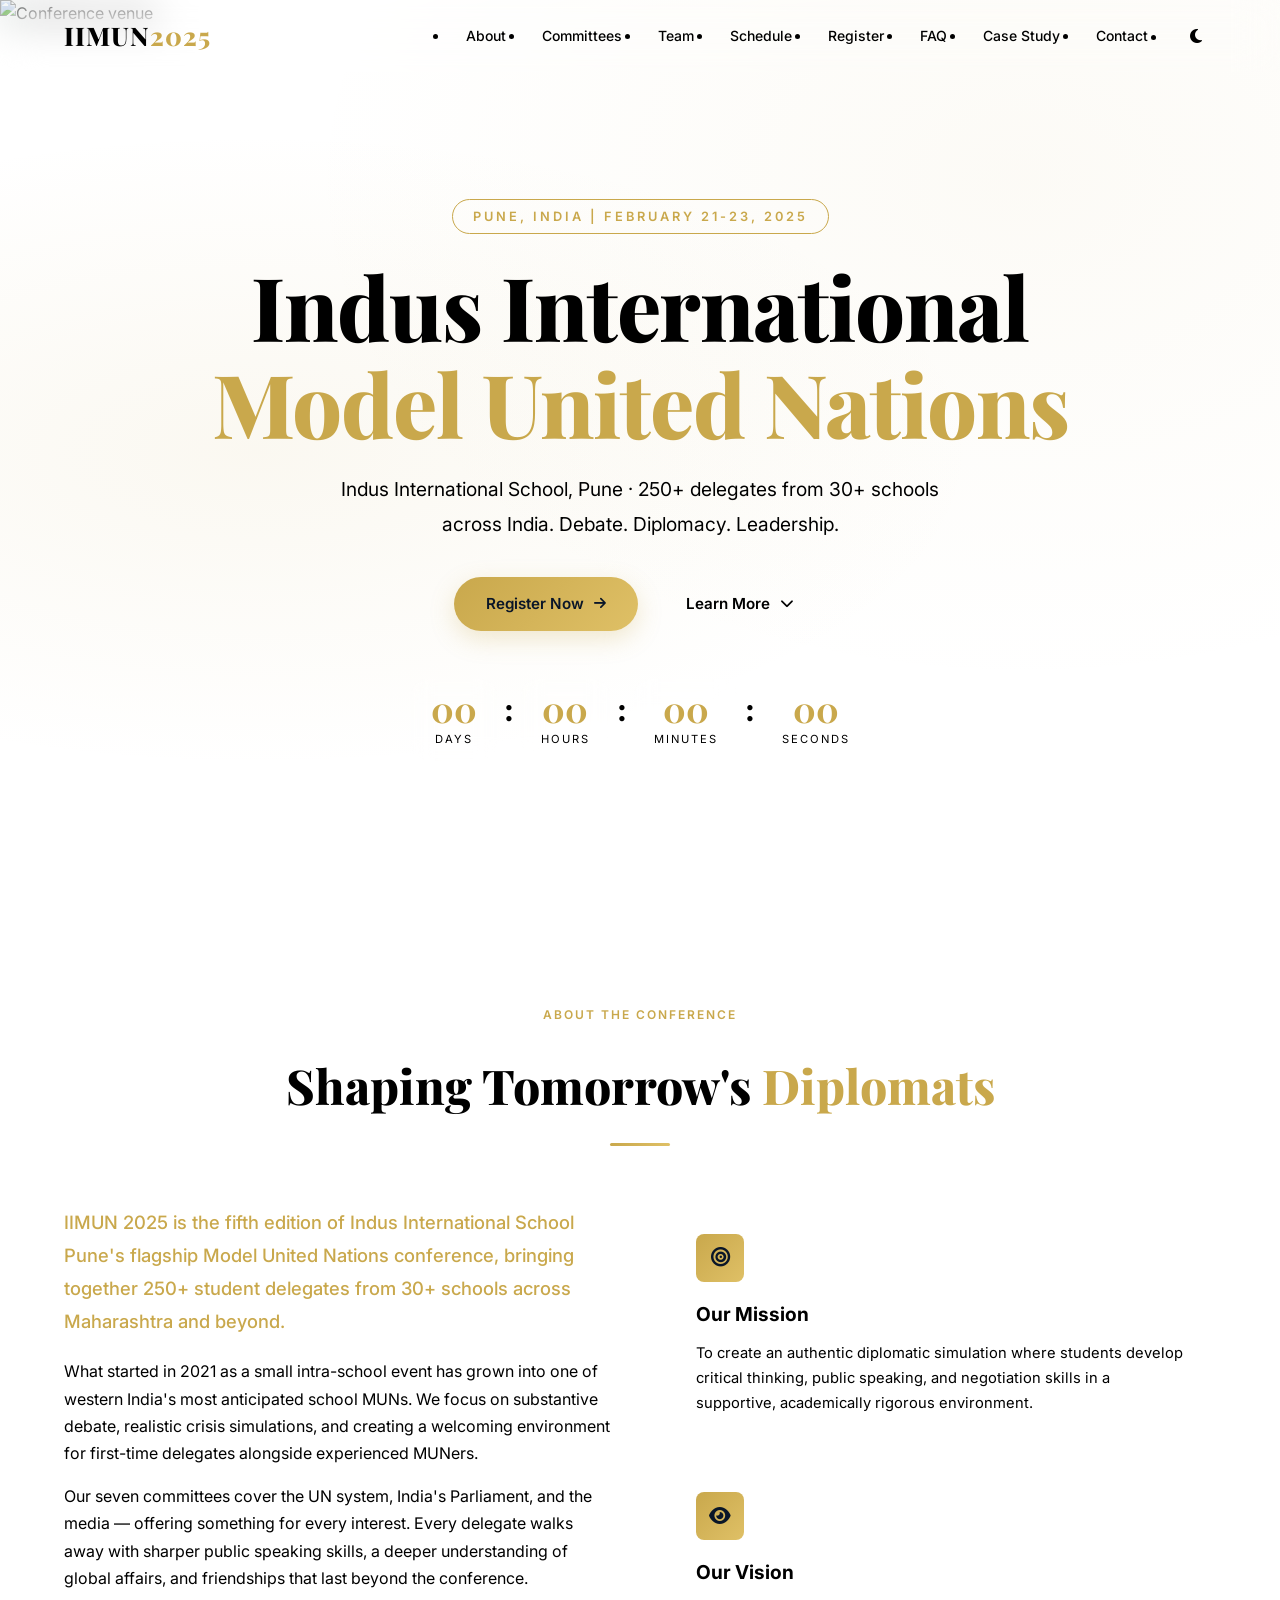
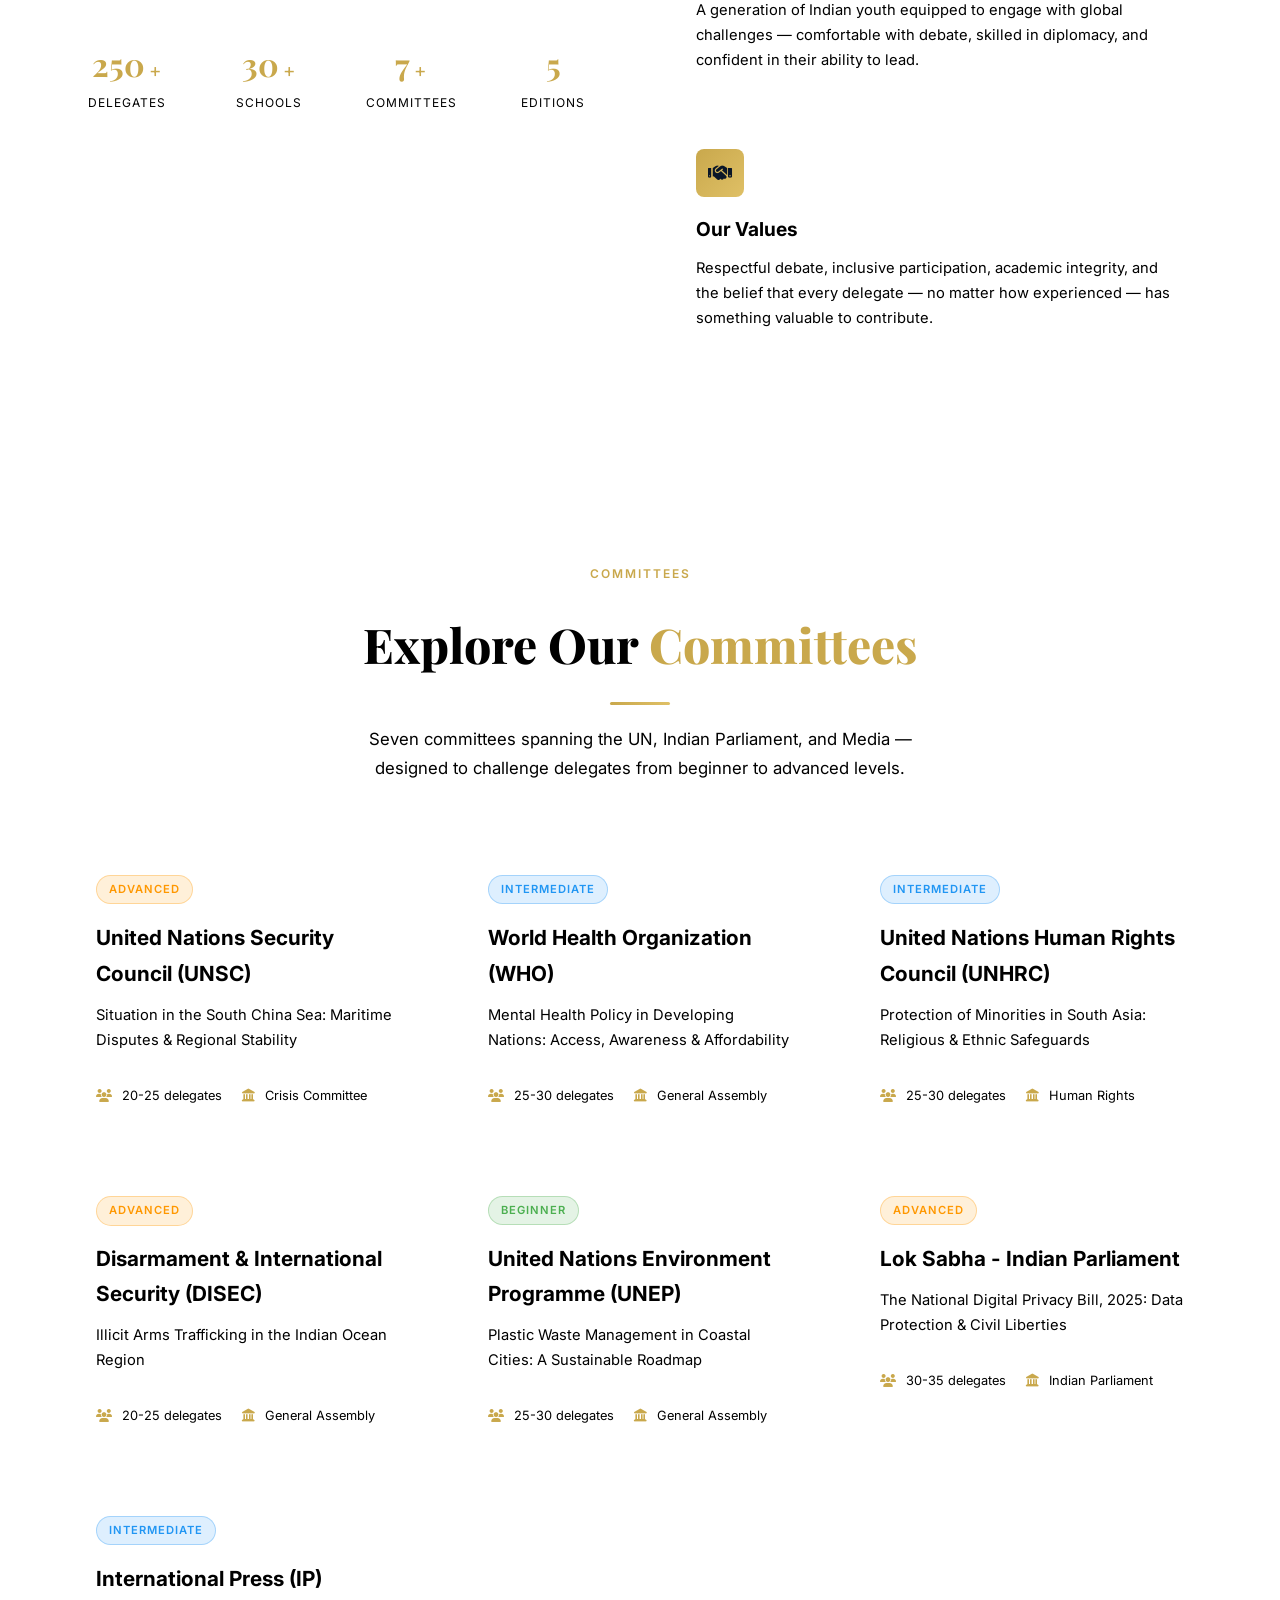
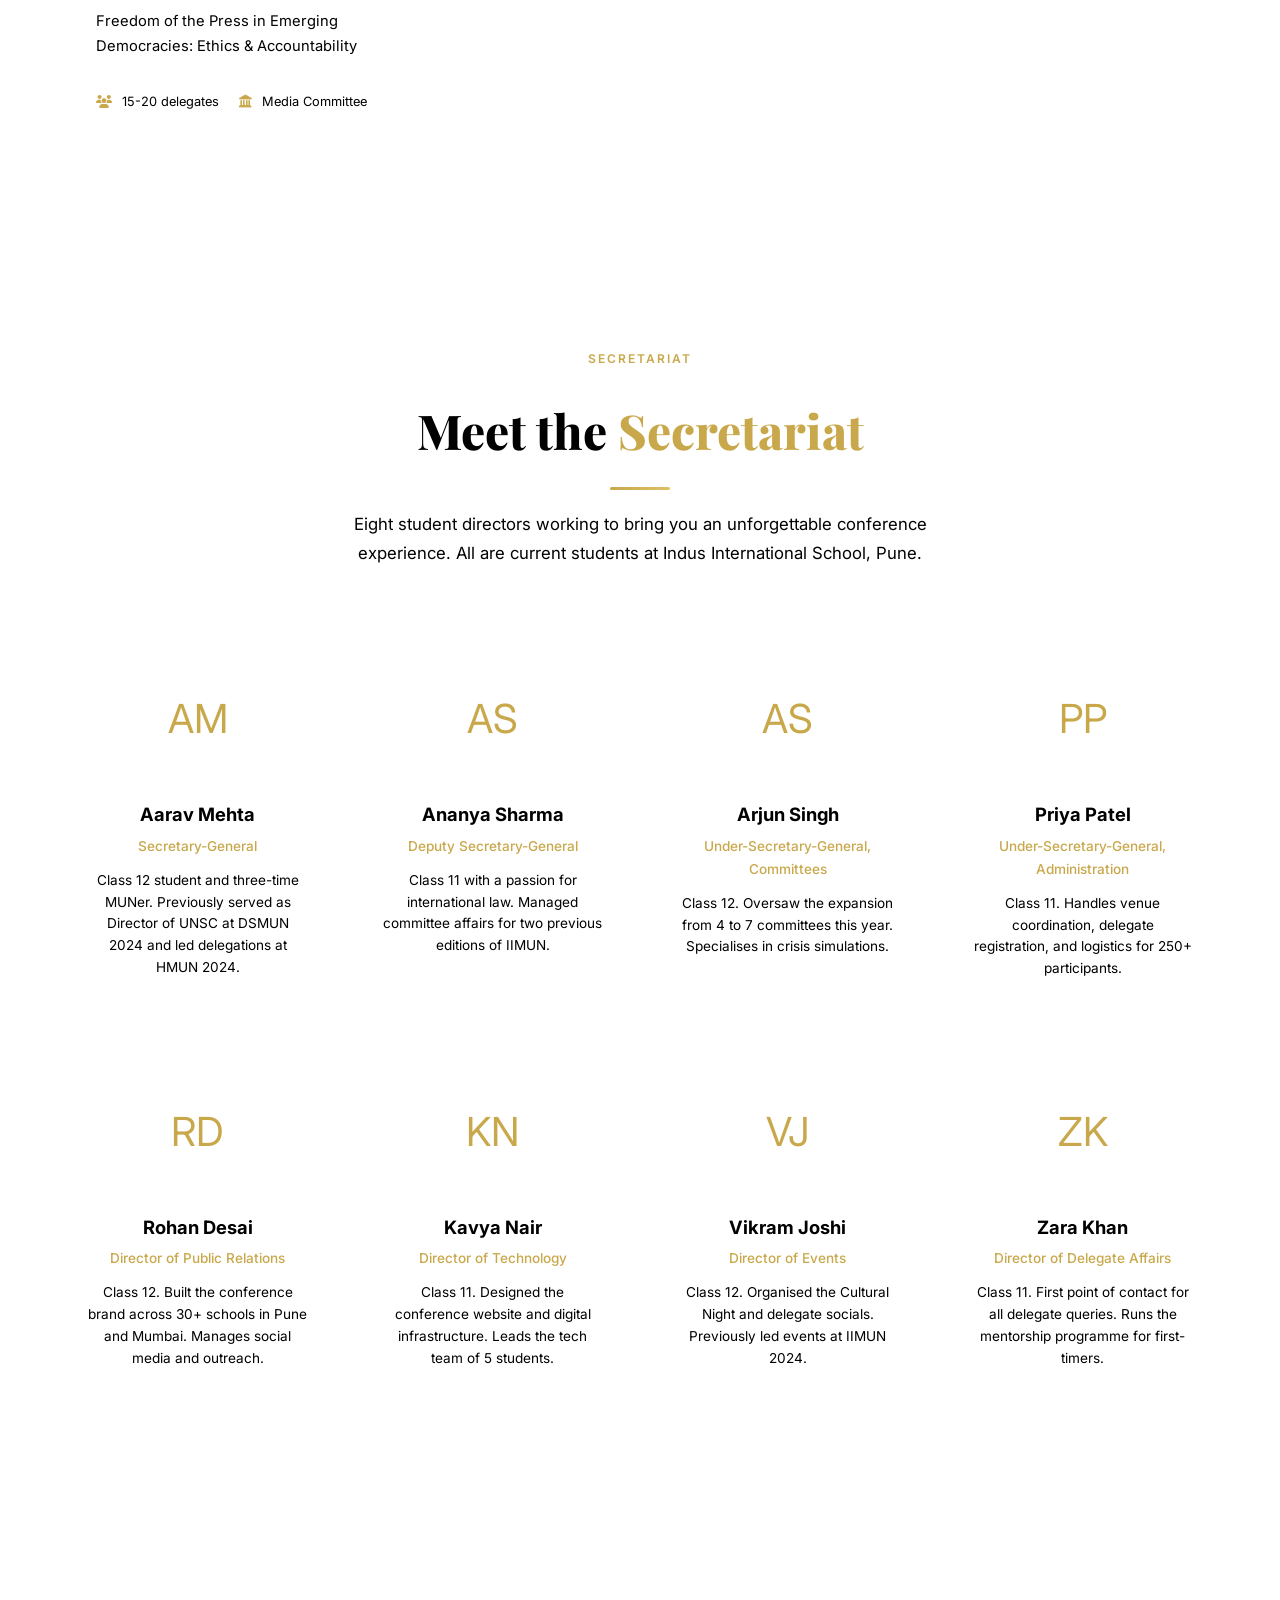
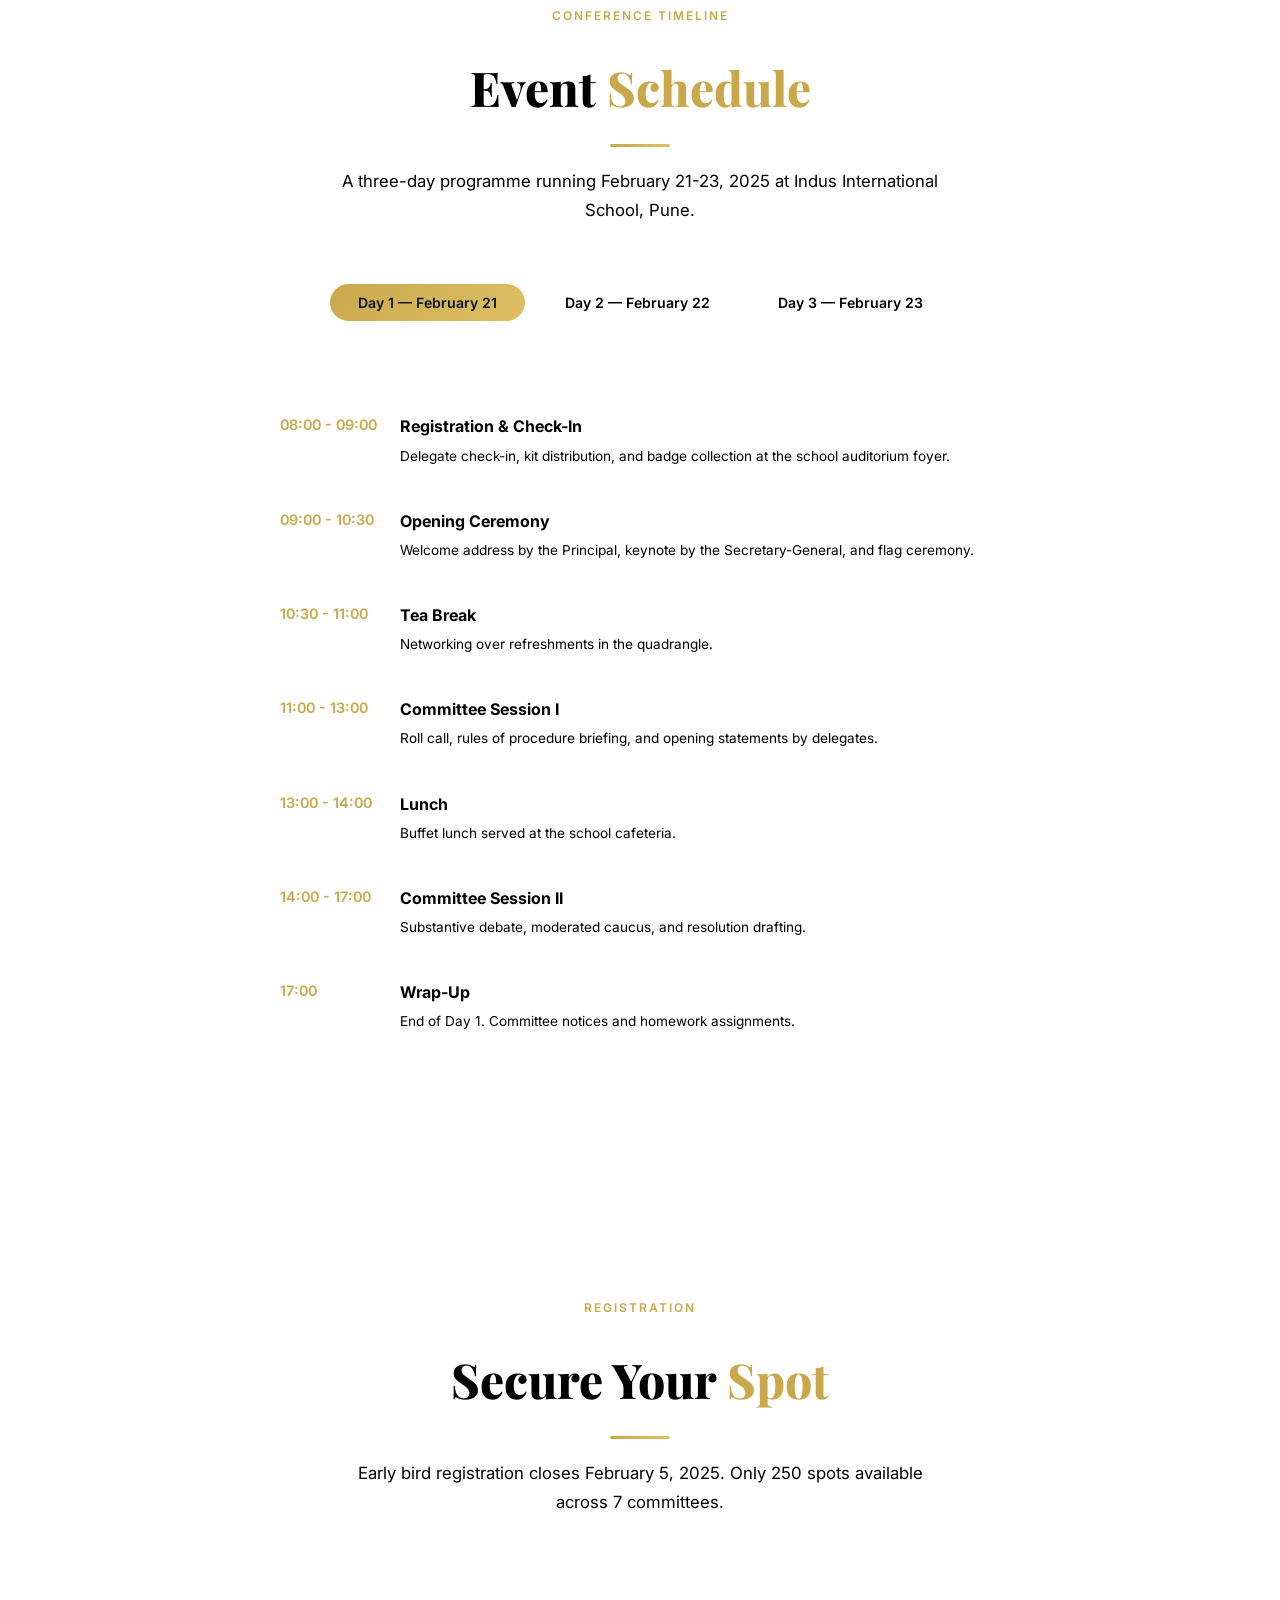
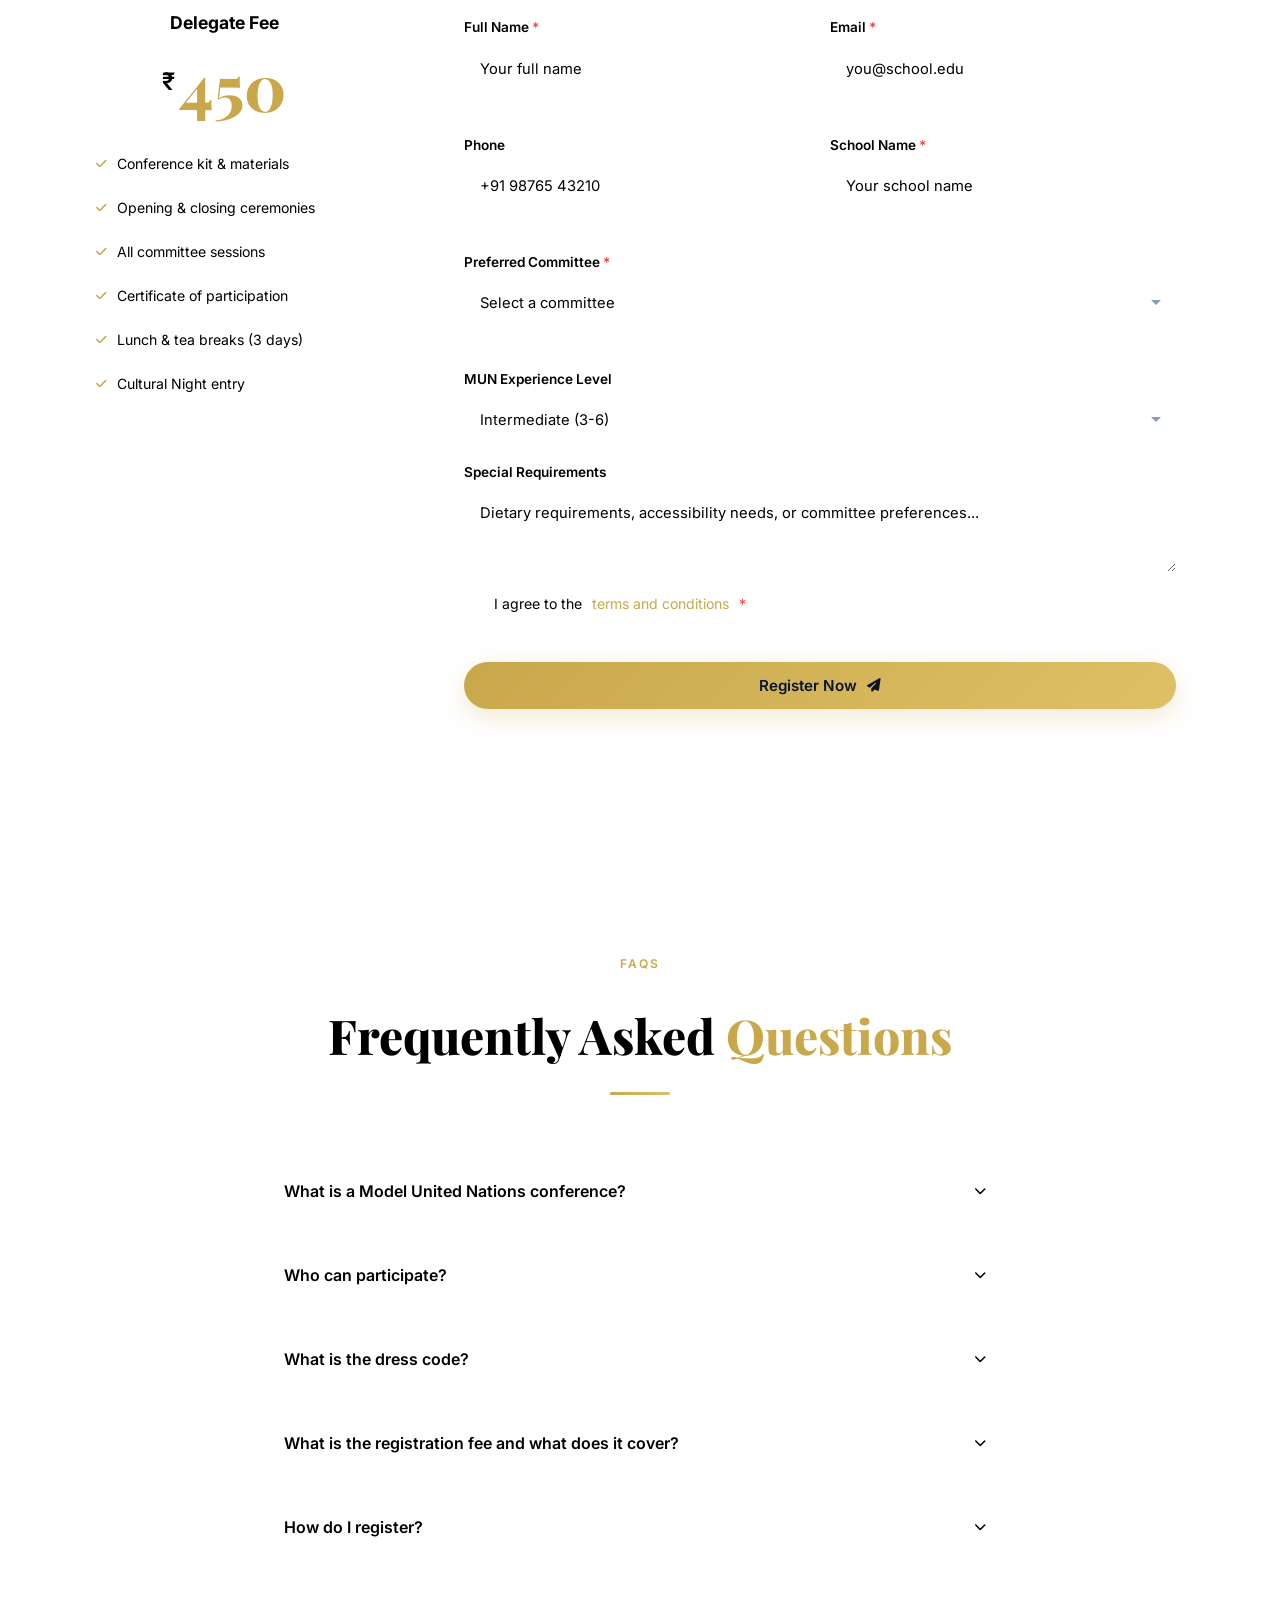
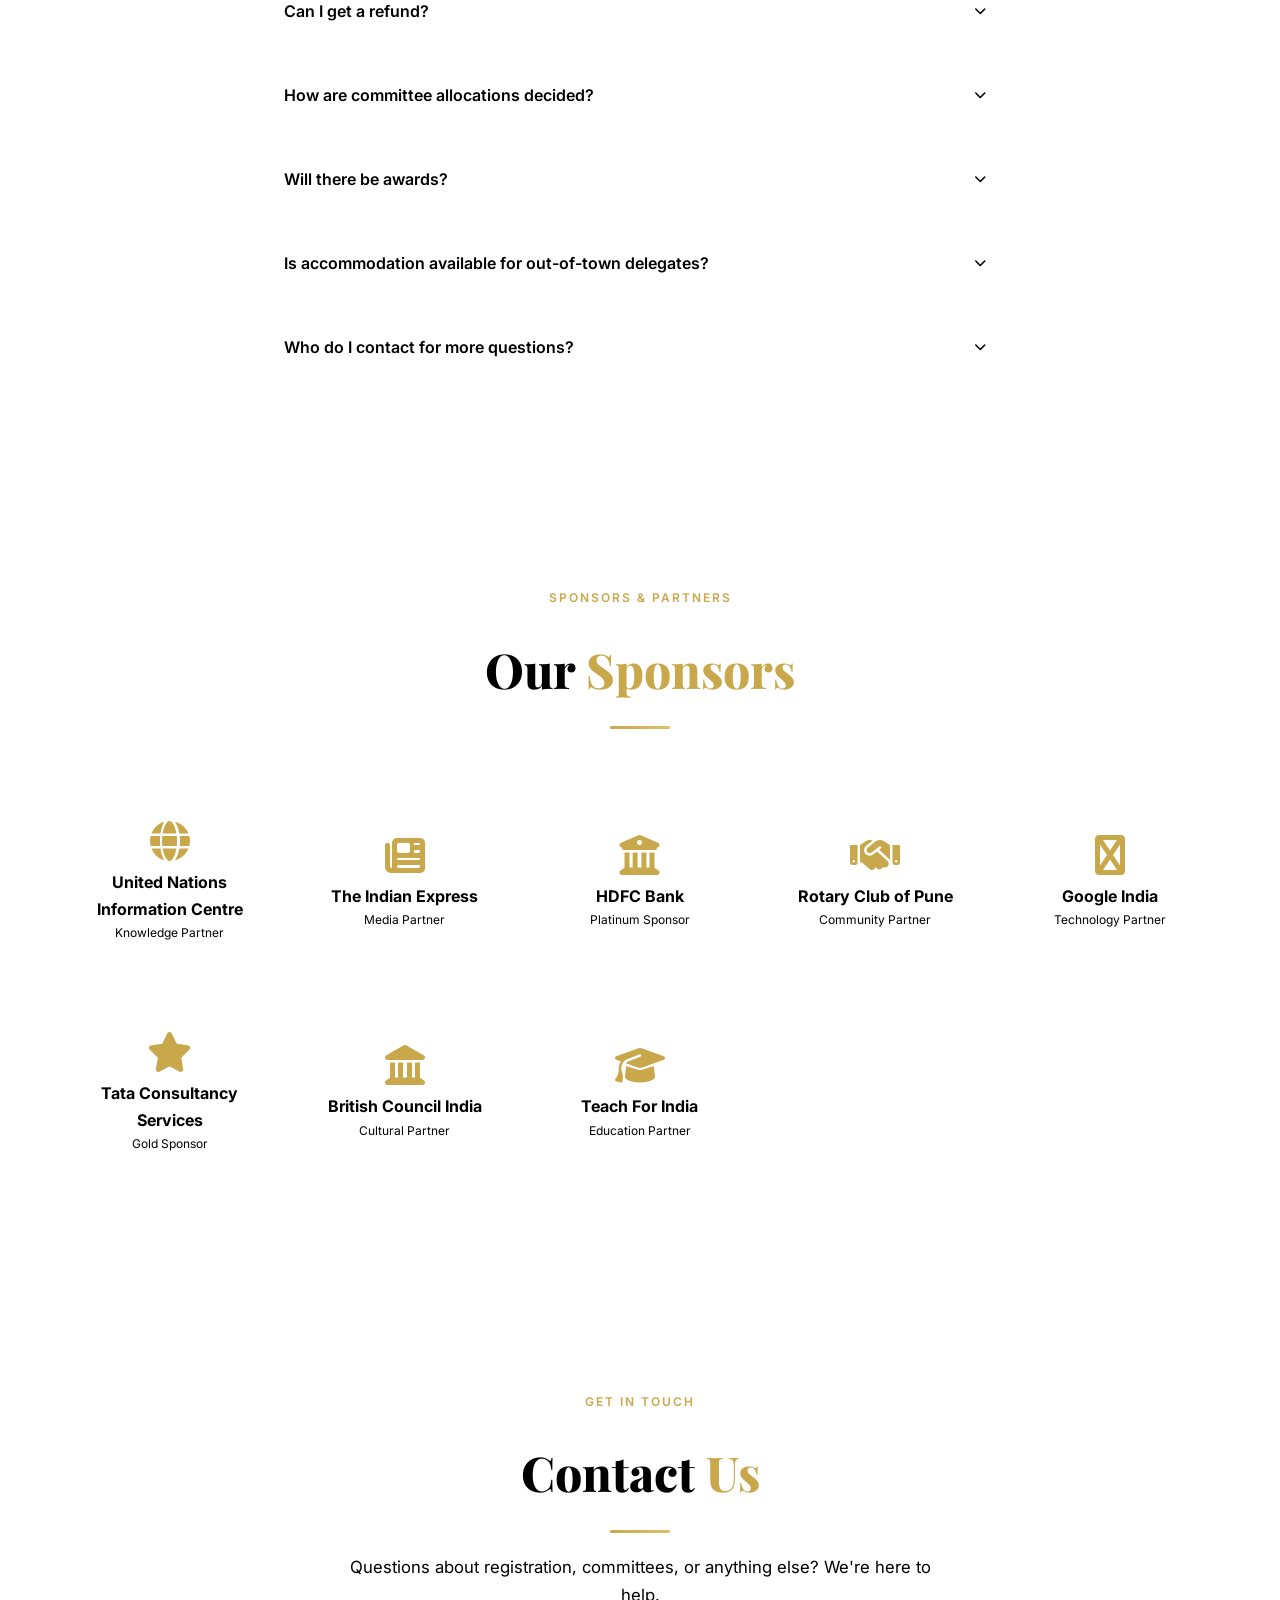
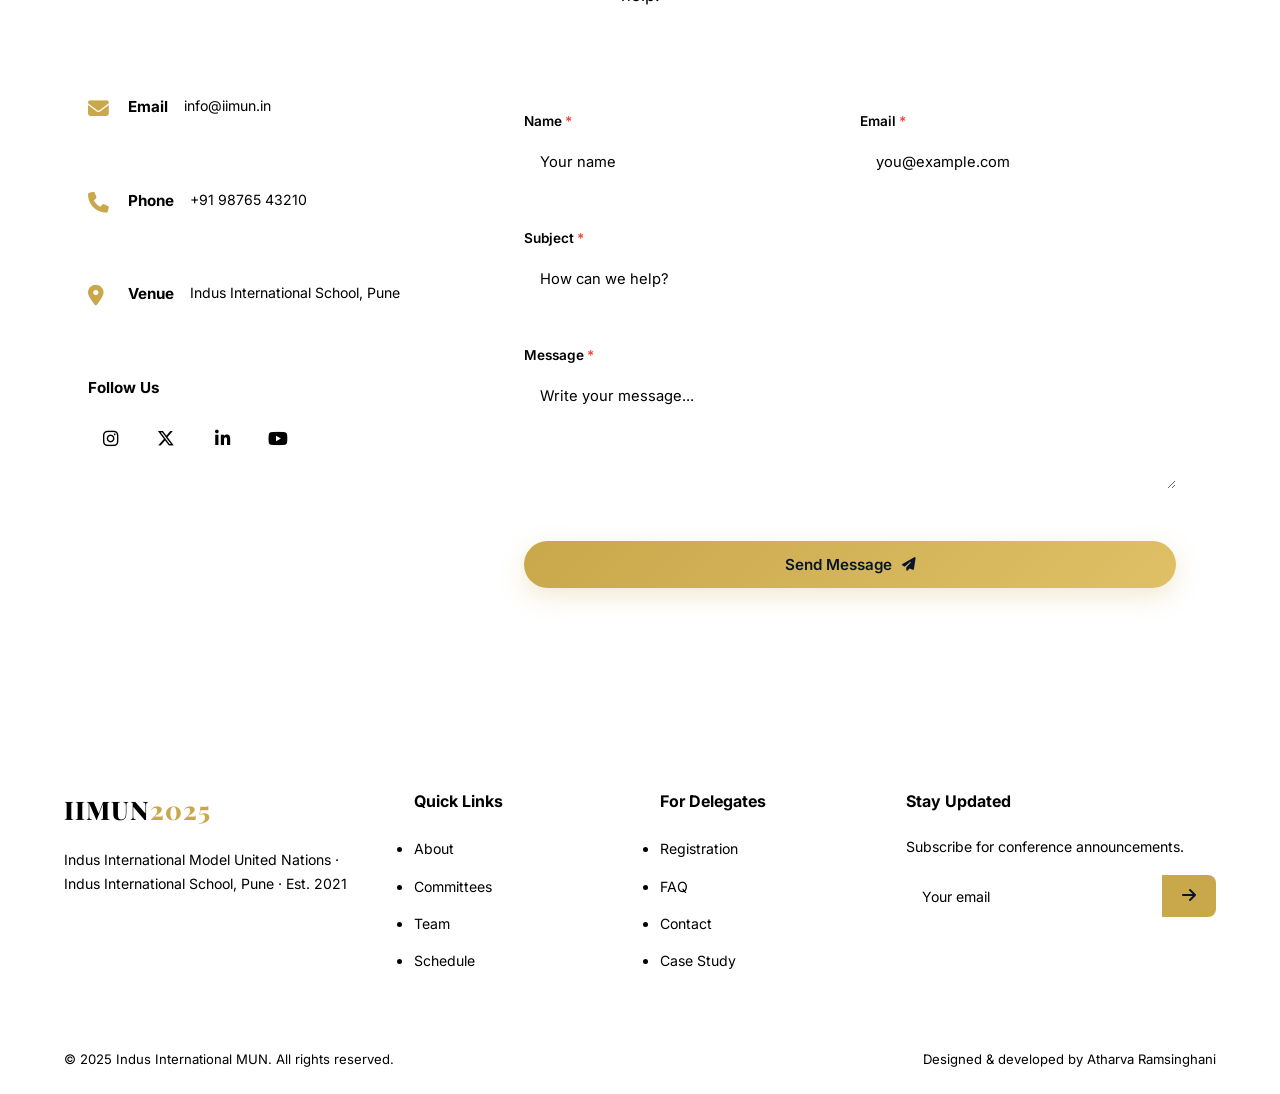
==== commit 4aa7e168: "real data, hero image, case study page, footer credit" ====
--- a/index.html
+++ b/index.html
@@ -3,8 +3,8 @@
 <head>
   <meta charset="UTF-8">
   <meta name="viewport" content="width=device-width, initial-scale=1.0">
-  <meta name="description" content="Global Diplomatic Summit 2025 - Model United Nations Conference">
-  <title>Global Diplomatic Summit 2025 | GDS MUN</title>
+  <meta name="description" content="Indus International Model United Nations 2025 - IIMUN Conference, Pune">
+  <title>IIMUN 2025 | Indus International Model United Nations</title>
   <link rel="preconnect" href="https://fonts.googleapis.com">
   <link rel="preconnect" href="https://fonts.gstatic.com" crossorigin>
   <link href="https://fonts.googleapis.com/css2?family=Inter:wght@400;500;600;700;800&family=Playfair+Display:wght@600;700;800&display=swap" rel="stylesheet">
@@ -15,7 +15,7 @@
 
   <nav class="navbar" id="navbar">
     <div class="container nav-container">
-      <a href="#" class="logo">GDS<span class="logo-year">2025</span></a>
+      <a href="index.html" class="logo">IIMUN<span class="logo-year">2025</span></a>
       <button class="menu-btn" id="menuBtn" aria-label="Menu">
         <span></span><span></span><span></span>
       </button>
@@ -26,6 +26,7 @@
         <li><a href="#schedule" class="nav-link">Schedule</a></li>
         <li><a href="#register" class="nav-link">Register</a></li>
         <li><a href="#faq" class="nav-link">FAQ</a></li>
+        <li><a href="case-study.html" class="nav-link">Case Study</a></li>
         <li><a href="#contact" class="nav-link">Contact</a></li>
         <li>
           <button class="theme-btn" id="themeBtn" aria-label="Toggle theme">
@@ -38,11 +39,14 @@
   </nav>
 
   <section class="hero" id="hero">
-    <div class="hero-bg"></div>
+    <div class="hero-bg">
+      <img src="https://images.unsplash.com/photo-1497366216548-37526070297c?w=1920&q=80" alt="Conference venue" class="hero-img">
+      <div class="hero-overlay"></div>
+    </div>
     <div class="hero-content">
-      <span class="badge">International Conference</span>
-      <h1 class="hero-title">Global Diplomatic<br><span class="gold">Summit 2025</span></h1>
-      <p class="hero-sub">Empowering the next generation of global leaders through diplomacy, debate, and decisive action.</p>
+      <span class="badge">Pune, India | February 21-23, 2025</span>
+      <h1 class="hero-title">Indus International<br><span class="gold">Model United Nations</span></h1>
+      <p class="hero-sub">Indus International School, Pune · 250+ delegates from 30+ schools across India. Debate. Diplomacy. Leadership.</p>
       <div class="hero-btns">
         <a href="#register" class="btn btn-primary">
           Register Now <i class="fas fa-arrow-right"></i>
@@ -84,27 +88,28 @@
       </div>
       <div class="about-grid">
         <div>
-          <p class="about-lead">The Global Diplomatic Summit (GDS) is a premier Model United Nations conference that brings together over 800 delegates from 50+ countries to engage in substantive diplomatic discourse.</p>
-          <p class="about-text">Founded in 2018, GDS has grown to become one of the most respected MUN conferences in the world, known for its rigorous academic standards, innovative crisis simulations, and commitment to fostering genuine diplomatic skills among youth.</p>
+          <p class="about-lead">IIMUN 2025 is the fifth edition of Indus International School Pune's flagship Model United Nations conference, bringing together 250+ student delegates from 30+ schools across Maharashtra and beyond.</p>
+          <p class="about-text">What started in 2021 as a small intra-school event has grown into one of western India's most anticipated school MUNs. We focus on substantive debate, realistic crisis simulations, and creating a welcoming environment for first-time delegates alongside experienced MUNers.</p>
+          <p class="about-text">Our seven committees cover the UN system, India's Parliament, and the media — offering something for every interest. Every delegate walks away with sharper public speaking skills, a deeper understanding of global affairs, and friendships that last beyond the conference.</p>
           <div class="stats">
             <div class="stat">
-              <span class="stat-num" data-target="800">0</span>
+              <span class="stat-num" data-target="250">0</span>
               <span class="stat-plus">+</span>
               <span class="stat-label">Delegates</span>
             </div>
             <div class="stat">
-              <span class="stat-num" data-target="50">0</span>
+              <span class="stat-num" data-target="30">0</span>
               <span class="stat-plus">+</span>
-              <span class="stat-label">Countries</span>
-            </div>
-            <div class="stat">
-              <span class="stat-num" data-target="12">0</span>
-              <span class="stat-plus">+</span>
-              <span class="stat-label">Committees</span>
+              <span class="stat-label">Schools</span>
             </div>
             <div class="stat">
               <span class="stat-num" data-target="7">0</span>
               <span class="stat-plus">+</span>
+              <span class="stat-label">Committees</span>
+            </div>
+            <div class="stat">
+              <span class="stat-num" data-target="5">0</span>
+              <span class="stat-plus"></span>
               <span class="stat-label">Editions</span>
             </div>
           </div>
@@ -113,17 +118,17 @@
           <div class="card">
             <div class="card-icon"><i class="fas fa-bullseye"></i></div>
             <h3>Our Mission</h3>
-            <p>To cultivate the next generation of global leaders by providing an authentic simulation of international diplomacy that challenges delegates to think critically and collaborate across cultures.</p>
+            <p>To create an authentic diplomatic simulation where students develop critical thinking, public speaking, and negotiation skills in a supportive, academically rigorous environment.</p>
           </div>
           <div class="card">
             <div class="card-icon"><i class="fas fa-eye"></i></div>
             <h3>Our Vision</h3>
-            <p>A world where young people are equipped with the diplomatic skills, cultural understanding, and confidence needed to address the most pressing challenges facing our global community.</p>
+            <p>A generation of Indian youth equipped to engage with global challenges — comfortable with debate, skilled in diplomacy, and confident in their ability to lead.</p>
           </div>
           <div class="card">
             <div class="card-icon"><i class="fas fa-handshake"></i></div>
             <h3>Our Values</h3>
-            <p>Excellence in debate, integrity in diplomacy, inclusivity in participation, and innovation in crisis resolution.</p>
+            <p>Respectful debate, inclusive participation, academic integrity, and the belief that every delegate — no matter how experienced — has something valuable to contribute.</p>
           </div>
         </div>
       </div>
@@ -136,7 +141,7 @@
         <span class="section-tag">Committees</span>
         <h2 class="section-title">Explore Our <span class="gold">Committees</span></h2>
         <div class="divider"></div>
-        <p class="section-desc">Choose from a diverse range of committees designed to challenge and inspire delegates of all experience levels.</p>
+        <p class="section-desc">Seven committees spanning the UN, Indian Parliament, and Media — designed to challenge delegates from beginner to advanced levels.</p>
       </div>
       <div class="committees-grid" id="committeesGrid"></div>
     </div>
@@ -148,7 +153,7 @@
         <span class="section-tag">Secretariat</span>
         <h2 class="section-title">Meet the <span class="gold">Secretariat</span></h2>
         <div class="divider"></div>
-        <p class="section-desc">Our dedicated team working to bring you an unforgettable conference experience.</p>
+        <p class="section-desc">Eight student directors working to bring you an unforgettable conference experience. All are current students at Indus International School, Pune.</p>
       </div>
       <div class="team-grid" id="teamGrid"></div>
     </div>
@@ -160,7 +165,7 @@
         <span class="section-tag">Conference Timeline</span>
         <h2 class="section-title">Event <span class="gold">Schedule</span></h2>
         <div class="divider"></div>
-        <p class="section-desc">A carefully curated three-day program of debate, diplomacy, and dialogue.</p>
+        <p class="section-desc">A three-day programme running February 21-23, 2025 at Indus International School, Pune.</p>
       </div>
       <div class="schedule-tabs" id="scheduleTabs"></div>
       <div class="schedule-content" id="scheduleContent"></div>
@@ -173,57 +178,57 @@
         <span class="section-tag">Registration</span>
         <h2 class="section-title">Secure Your <span class="gold">Spot</span></h2>
         <div class="divider"></div>
-        <p class="section-desc">Early bird registration ends March 15th, 2025. Don't miss your chance to be part of this extraordinary diplomatic experience.</p>
+        <p class="section-desc">Early bird registration closes February 5, 2025. Only 250 spots available across 7 committees.</p>
       </div>
       <div class="register-grid">
         <div class="pricing card">
           <h3>Delegate Fee</h3>
           <div class="price">
-            <span class="price-currency">$</span>
-            <span class="price-value">45</span>
+            <span class="price-currency">&#x20B9;</span>
+            <span class="price-value">450</span>
           </div>
           <ul class="price-features">
-            <li><i class="fas fa-check"></i> Conference materials</li>
+            <li><i class="fas fa-check"></i> Conference kit & materials</li>
             <li><i class="fas fa-check"></i> Opening & closing ceremonies</li>
             <li><i class="fas fa-check"></i> All committee sessions</li>
             <li><i class="fas fa-check"></i> Certificate of participation</li>
-            <li><i class="fas fa-check"></i> Refreshments & lunch</li>
-            <li><i class="fas fa-check"></i> Social events access</li>
+            <li><i class="fas fa-check"></i> Lunch & tea breaks (3 days)</li>
+            <li><i class="fas fa-check"></i> Cultural Night entry</li>
           </ul>
         </div>
         <form class="register-form card" id="registerForm" novalidate>
           <div class="form-row">
             <div class="form-group">
               <label for="regName">Full Name <span class="req">*</span></label>
-              <input type="text" id="regName" placeholder="John Doe" required>
+              <input type="text" id="regName" placeholder="Your full name" required>
               <span class="form-error"></span>
             </div>
             <div class="form-group">
               <label for="regEmail">Email <span class="req">*</span></label>
-              <input type="email" id="regEmail" placeholder="john@example.com" required>
+              <input type="email" id="regEmail" placeholder="you@school.edu" required>
               <span class="form-error"></span>
             </div>
           </div>
           <div class="form-row">
             <div class="form-group">
               <label for="regPhone">Phone</label>
-              <input type="tel" id="regPhone" placeholder="+1 (555) 123-4567">
-            </div>
-            <div class="form-group">
-              <label for="regCountry">Institution <span class="req">*</span></label>
-              <input type="text" id="regCountry" placeholder="University / Country" required>
+              <input type="tel" id="regPhone" placeholder="+91 98765 43210">
+            </div>
+            <div class="form-group">
+              <label for="regCountry">School Name <span class="req">*</span></label>
+              <input type="text" id="regCountry" placeholder="Your school name" required>
               <span class="form-error"></span>
             </div>
           </div>
           <div class="form-group">
-            <label for="regCommittee">Committee <span class="req">*</span></label>
+            <label for="regCommittee">Preferred Committee <span class="req">*</span></label>
             <select id="regCommittee" required>
               <option value="">Select a committee</option>
             </select>
             <span class="form-error"></span>
           </div>
           <div class="form-group">
-            <label for="regExperience">Experience Level</label>
+            <label for="regExperience">MUN Experience Level</label>
             <select id="regExperience">
               <option value="beginner">Beginner (0-2 conferences)</option>
               <option value="intermediate" selected>Intermediate (3-6)</option>
@@ -231,8 +236,8 @@
             </select>
           </div>
           <div class="form-group">
-            <label for="regMessage">Special Requests</label>
-            <textarea id="regMessage" rows="3" placeholder="Dietary requirements, accommodations..."></textarea>
+            <label for="regMessage">Special Requirements</label>
+            <textarea id="regMessage" rows="3" placeholder="Dietary requirements, accessibility needs, or committee preferences..."></textarea>
           </div>
           <div class="form-group checkbox-group">
             <label class="checkbox-label">
@@ -248,7 +253,7 @@
           <div class="form-success" id="registerSuccess">
             <i class="fas fa-check-circle"></i>
             <h3>Registration Submitted!</h3>
-            <p>We'll send a confirmation to your email shortly.</p>
+            <p>We'll send a confirmation to your email within 48 hours.</p>
           </div>
         </form>
       </div>
@@ -283,24 +288,24 @@
         <span class="section-tag">Get in Touch</span>
         <h2 class="section-title">Contact <span class="gold">Us</span></h2>
         <div class="divider"></div>
-        <p class="section-desc">Have questions? We'd love to hear from you.</p>
+        <p class="section-desc">Questions about registration, committees, or anything else? We're here to help.</p>
       </div>
       <div class="contact-grid">
         <div class="contact-info">
           <div class="card contact-card">
             <i class="fas fa-envelope"></i>
             <h4>Email</h4>
-            <a href="mailto:info@gdsmun.org">info@gdsmun.org</a>
+            <a href="mailto:info@iimun.in">info@iimun.in</a>
           </div>
           <div class="card contact-card">
             <i class="fas fa-phone"></i>
             <h4>Phone</h4>
-            <a href="tel:+1234567890">+1 (234) 567-890</a>
+            <a href="tel:+919876543210">+91 98765 43210</a>
           </div>
           <div class="card contact-card">
             <i class="fas fa-map-marker-alt"></i>
-            <h4>Location</h4>
-            <p>United Nations Headquarters, New York</p>
+            <h4>Venue</h4>
+            <p>Indus International School, Pune</p>
           </div>
           <div class="card contact-social">
             <h4>Follow Us</h4>
@@ -309,7 +314,6 @@
               <a href="#" class="social-link" aria-label="X"><i class="fab fa-x-twitter"></i></a>
               <a href="#" class="social-link" aria-label="LinkedIn"><i class="fab fa-linkedin-in"></i></a>
               <a href="#" class="social-link" aria-label="YouTube"><i class="fab fa-youtube"></i></a>
-              <a href="#" class="social-link" aria-label="Facebook"><i class="fab fa-facebook-f"></i></a>
             </div>
           </div>
         </div>
@@ -317,12 +321,12 @@
           <div class="form-row">
             <div class="form-group">
               <label for="contactName">Name <span class="req">*</span></label>
-              <input type="text" id="contactName" placeholder="John Doe" required>
+              <input type="text" id="contactName" placeholder="Your name" required>
               <span class="form-error"></span>
             </div>
             <div class="form-group">
               <label for="contactEmail">Email <span class="req">*</span></label>
-              <input type="email" id="contactEmail" placeholder="john@example.com" required>
+              <input type="email" id="contactEmail" placeholder="you@example.com" required>
               <span class="form-error"></span>
             </div>
           </div>
@@ -353,8 +357,8 @@
     <div class="container">
       <div class="footer-grid">
         <div class="footer-brand">
-          <div class="footer-logo">GDS<span>2025</span></div>
-          <p>Global Diplomatic Summit — Empowering the next generation of global leaders through diplomacy, debate, and decisive action.</p>
+          <div class="footer-logo">IIMUN<span>2025</span></div>
+          <p>Indus International Model United Nations · Indus International School, Pune · Est. 2021</p>
         </div>
         <div class="footer-col">
           <h4>Quick Links</h4>
@@ -371,11 +375,12 @@
             <li><a href="#register">Registration</a></li>
             <li><a href="#faq">FAQ</a></li>
             <li><a href="#contact">Contact</a></li>
+            <li><a href="case-study.html">Case Study</a></li>
           </ul>
         </div>
         <div class="footer-subscribe">
           <h4>Stay Updated</h4>
-          <p>Subscribe for conference updates.</p>
+          <p>Subscribe for conference announcements.</p>
           <form class="subscribe" id="subscribeForm">
             <input type="email" placeholder="Your email" required>
             <button type="submit" aria-label="Subscribe"><i class="fas fa-arrow-right"></i></button>
@@ -383,7 +388,8 @@
         </div>
       </div>
       <div class="footer-bottom">
-        <p>&copy; 2025 Global Diplomatic Summit. All rights reserved.</p>
+        <p>&copy; 2025 Indus International MUN. All rights reserved.</p>
+        <p>Designed & developed by Atharva Ramsinghani</p>
       </div>
     </div>
   </footer>
@@ -394,4 +400,4 @@
 
   <script src="js/main.js"></script>
 </body>
-</html>+</html>
--- a/css/style.css
+++ b/css/style.css
@@ -237,10 +237,32 @@
 .hero-bg {
   position: absolute;
   inset: 0;
-  background:
-    radial-gradient(ellipse at 20% 50%, rgba(201,168,76,0.08) 0%, transparent 50%),
-    radial-gradient(ellipse at 80% 20%, rgba(201,168,76,0.05) 0%, transparent 50%),
-    radial-gradient(ellipse at 50% 80%, rgba(26,42,74,0.4) 0%, transparent 50%);
+  overflow: hidden;
+}
+
+.hero-img {
+  width: 100%;
+  height: 100%;
+  object-fit: cover;
+}
+
+.hero-overlay {
+  position: absolute;
+  inset: 0;
+  background: radial-gradient(ellipse at 20% 50%, rgba(201,168,76,0.08) 0%, transparent 50%),
+              radial-gradient(ellipse at 80% 20%, rgba(201,168,76,0.05) 0%, transparent 50%);
+}
+
+[data-theme="dark"] .hero-overlay {
+  background: radial-gradient(ellipse at 20% 50%, rgba(201,168,76,0.08) 0%, transparent 50%),
+              radial-gradient(ellipse at 80% 20%, rgba(201,168,76,0.05) 0%, transparent 50%),
+              linear-gradient(to bottom, rgba(6,13,26,0.6), rgba(6,13,26,0.85));
+}
+
+[data-theme="light"] .hero-overlay {
+  background: radial-gradient(ellipse at 20% 50%, rgba(201,168,76,0.08) 0%, transparent 50%),
+              radial-gradient(ellipse at 80% 20%, rgba(201,168,76,0.05) 0%, transparent 50%),
+              linear-gradient(to bottom, rgba(255,255,255,0.3), rgba(255,255,255,0.8));
 }
 
 .hero-content {
@@ -1283,7 +1305,11 @@
 
 .footer-bottom {
   padding: 24px 0;
-  text-align: center;
+  display: flex;
+  justify-content: space-between;
+  align-items: center;
+  flex-wrap: wrap;
+  gap: 8px;
   font-size: 0.82rem;
   color: var(--text-dim);
 }
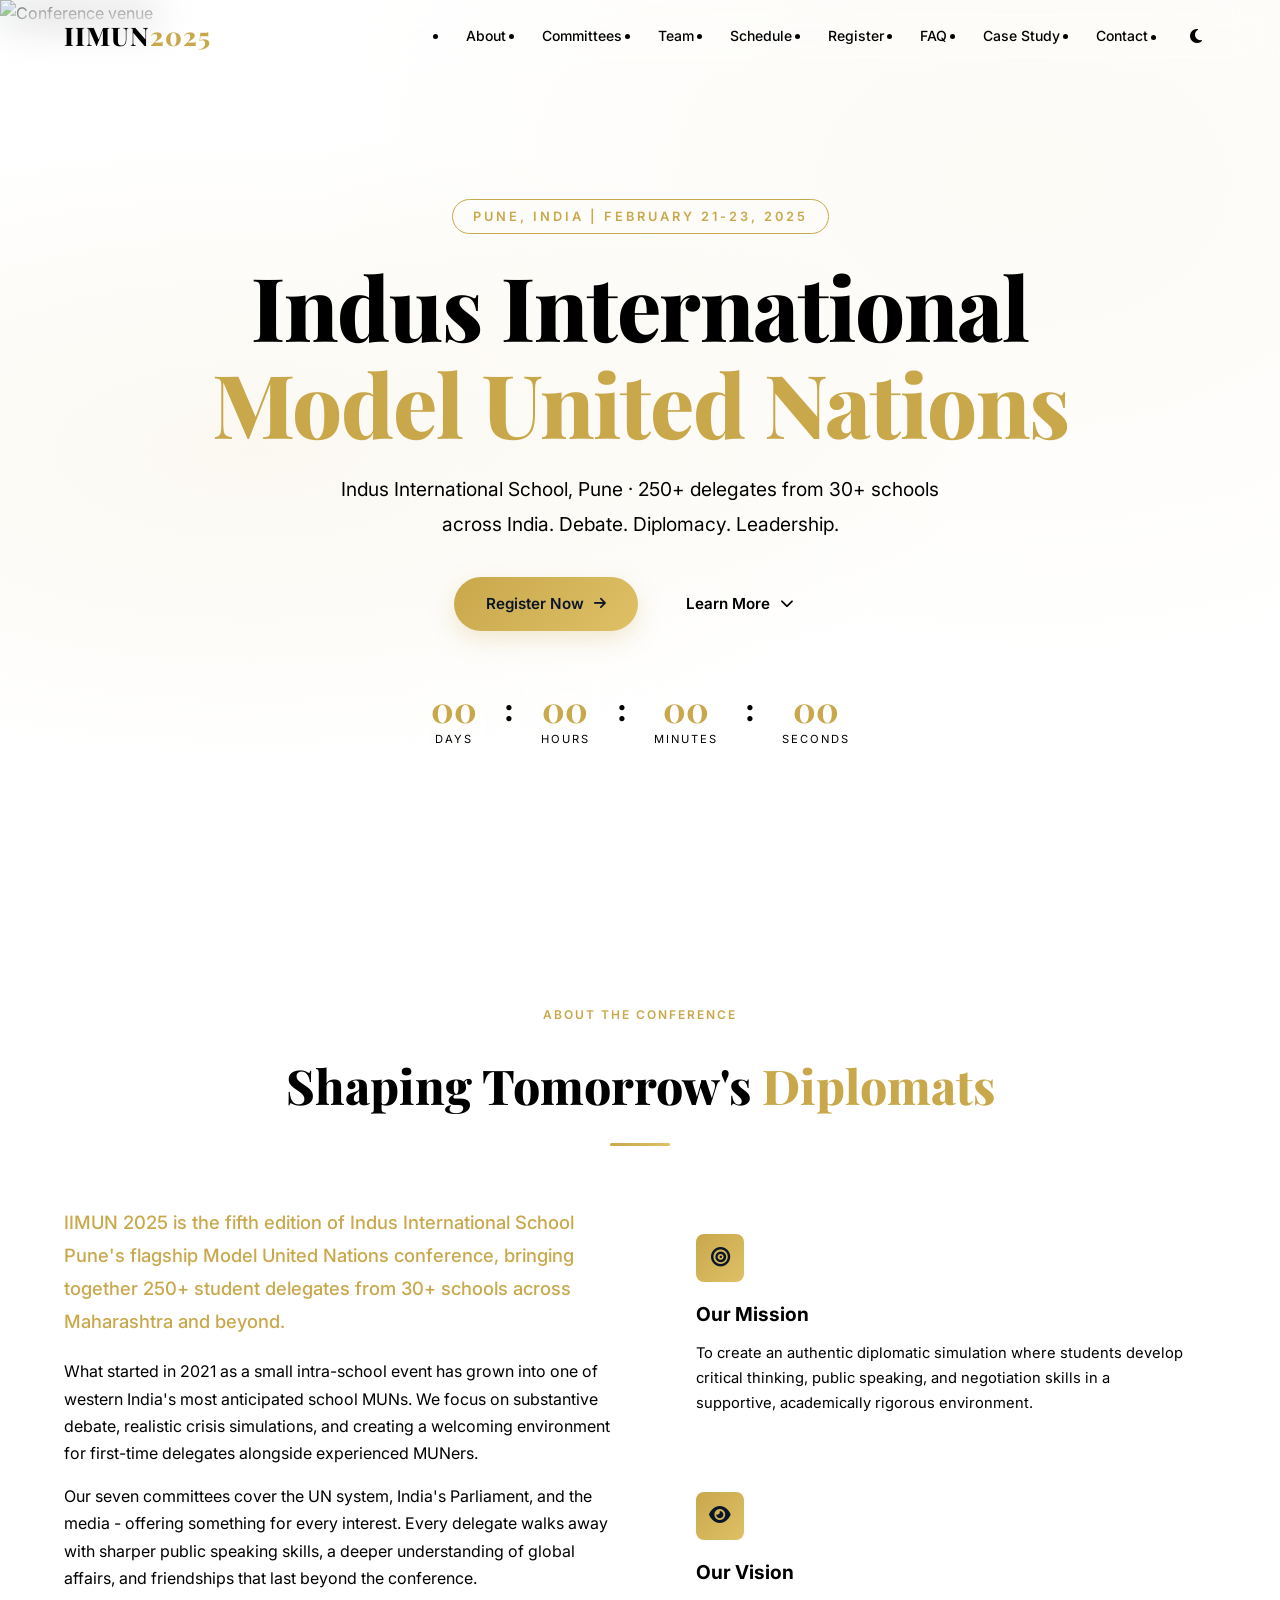
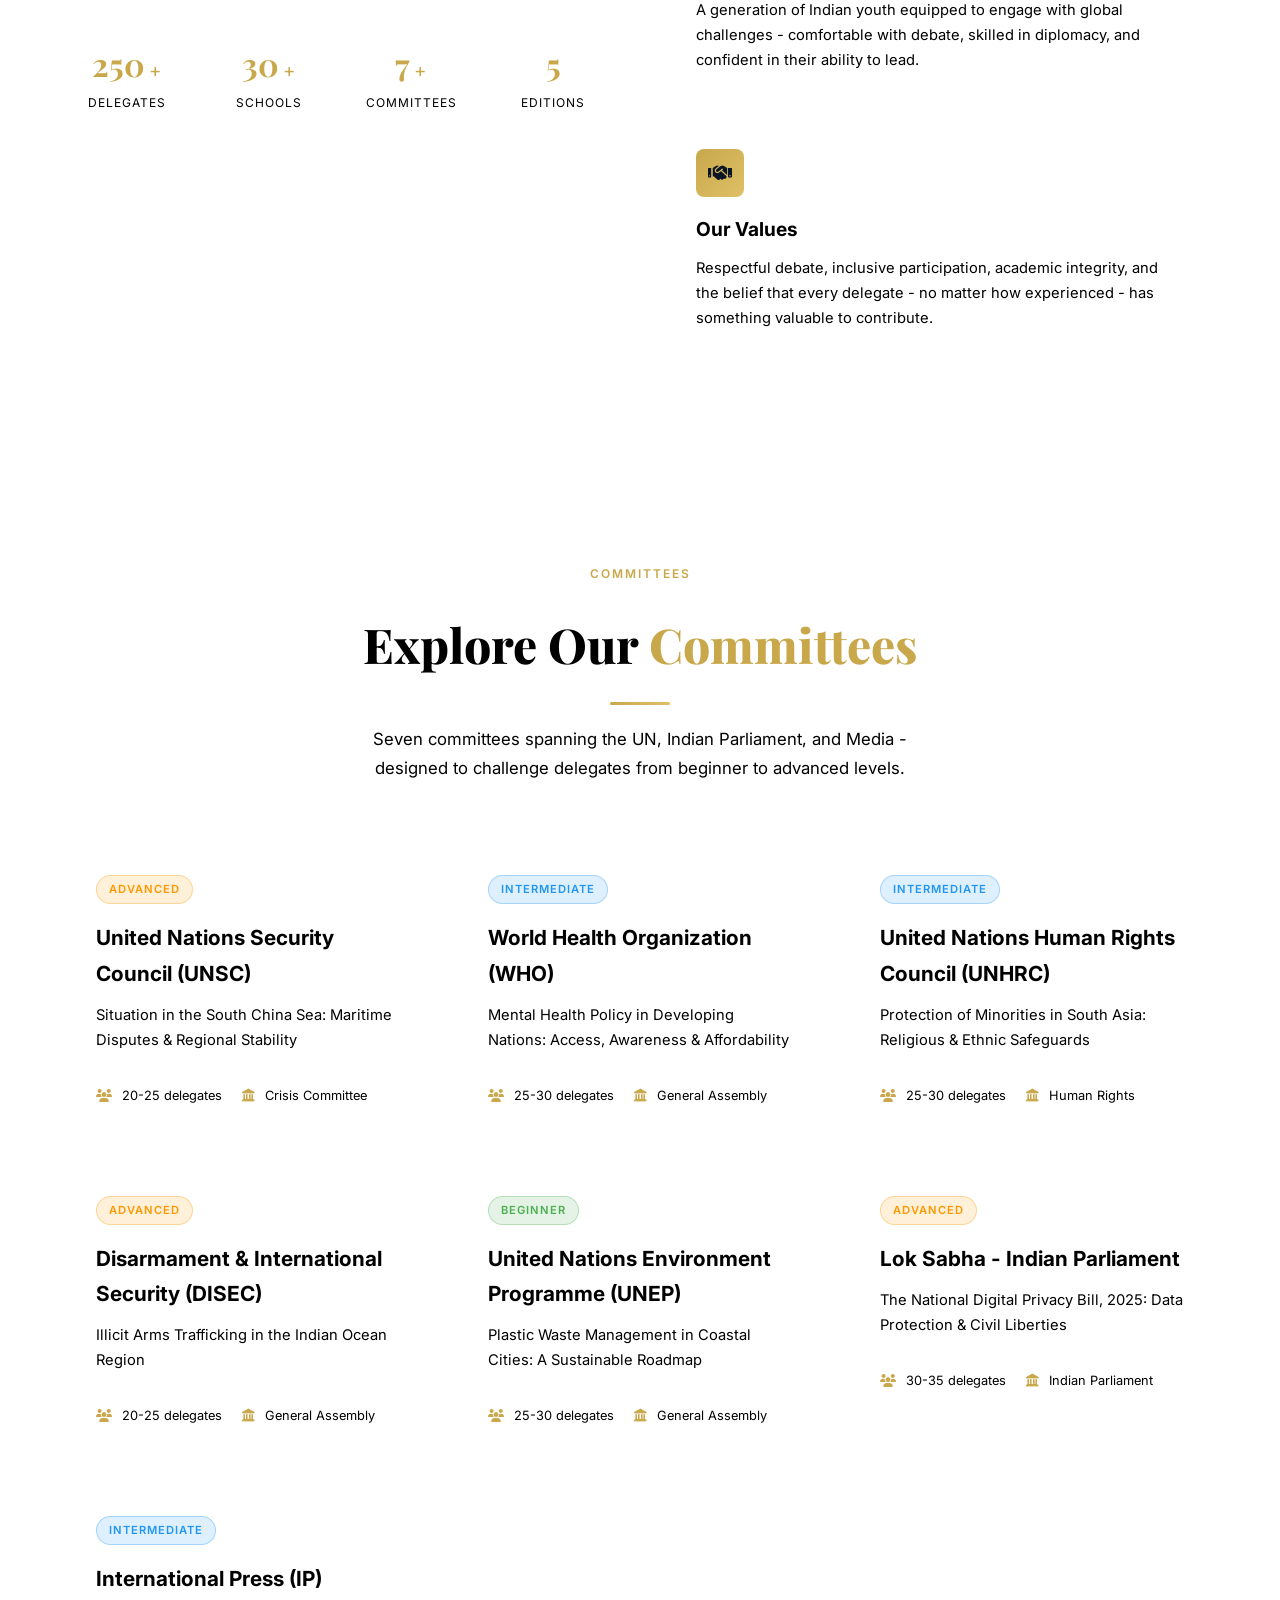
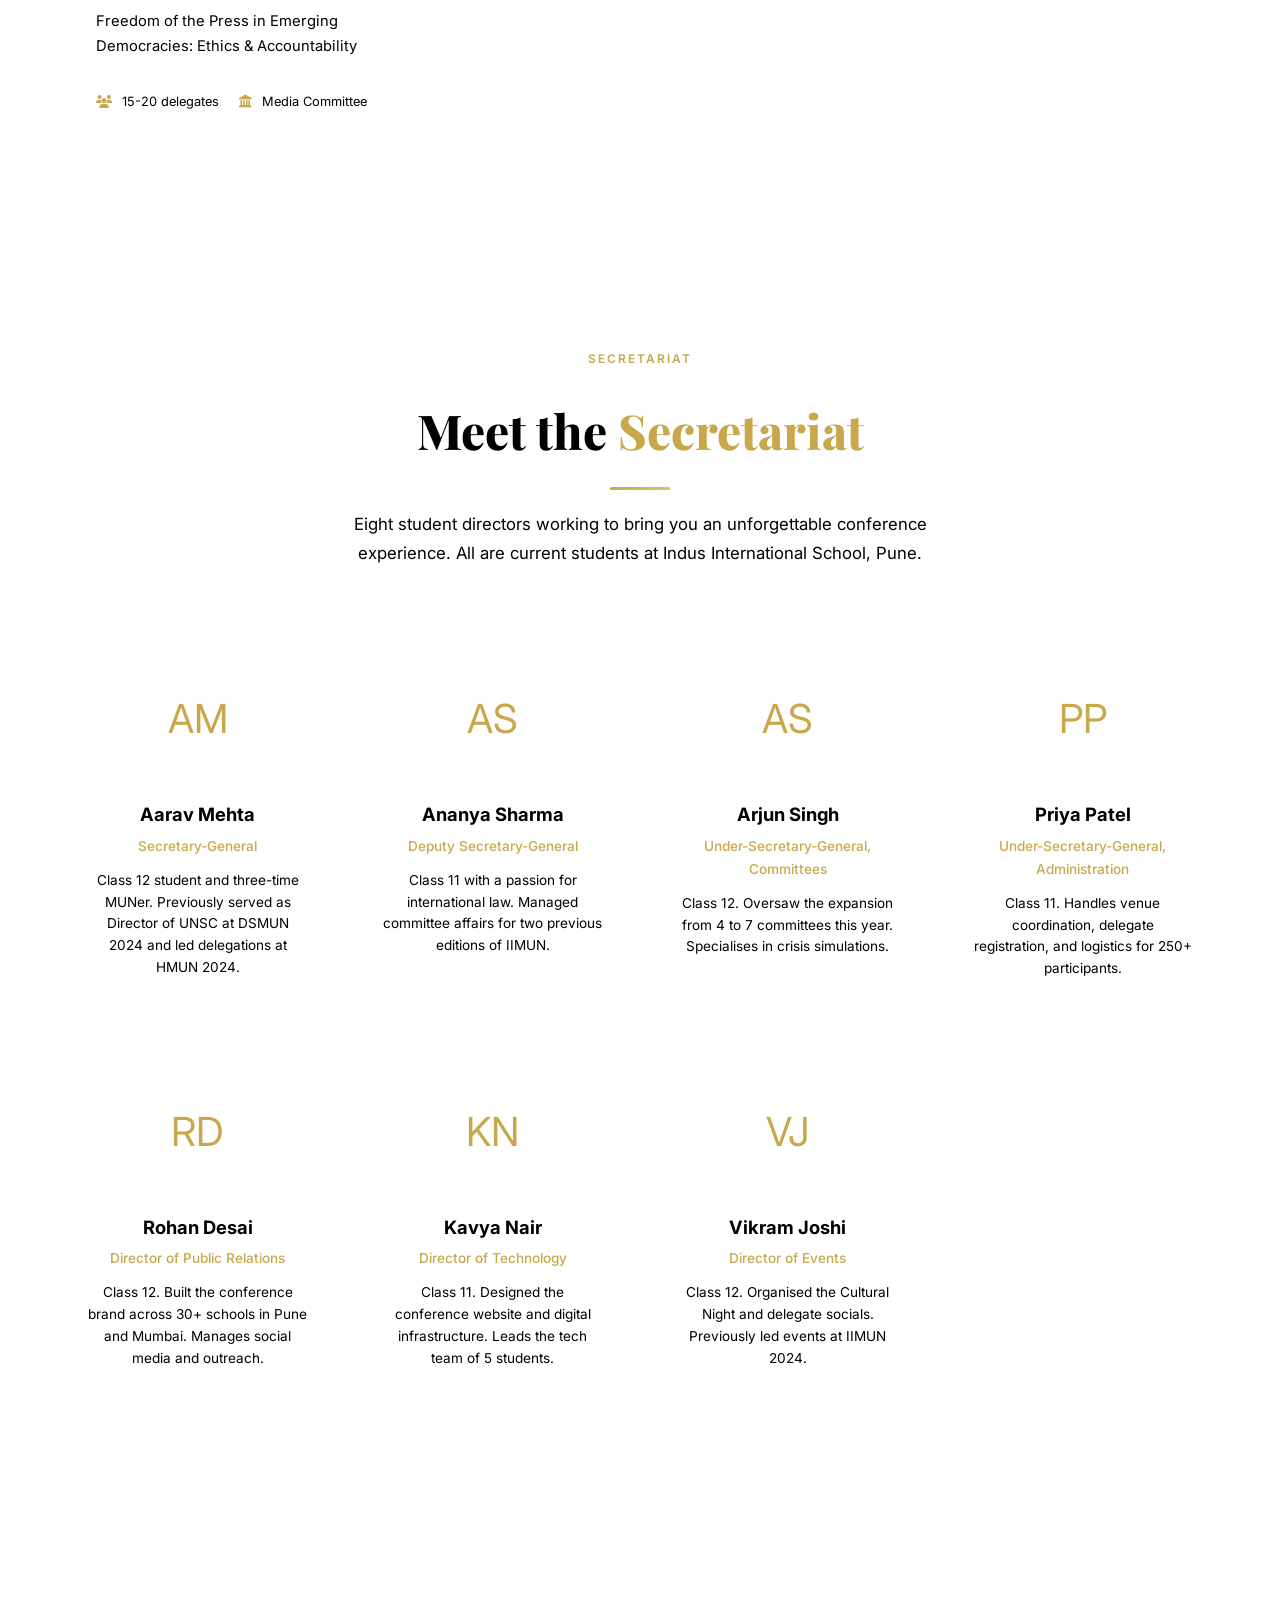
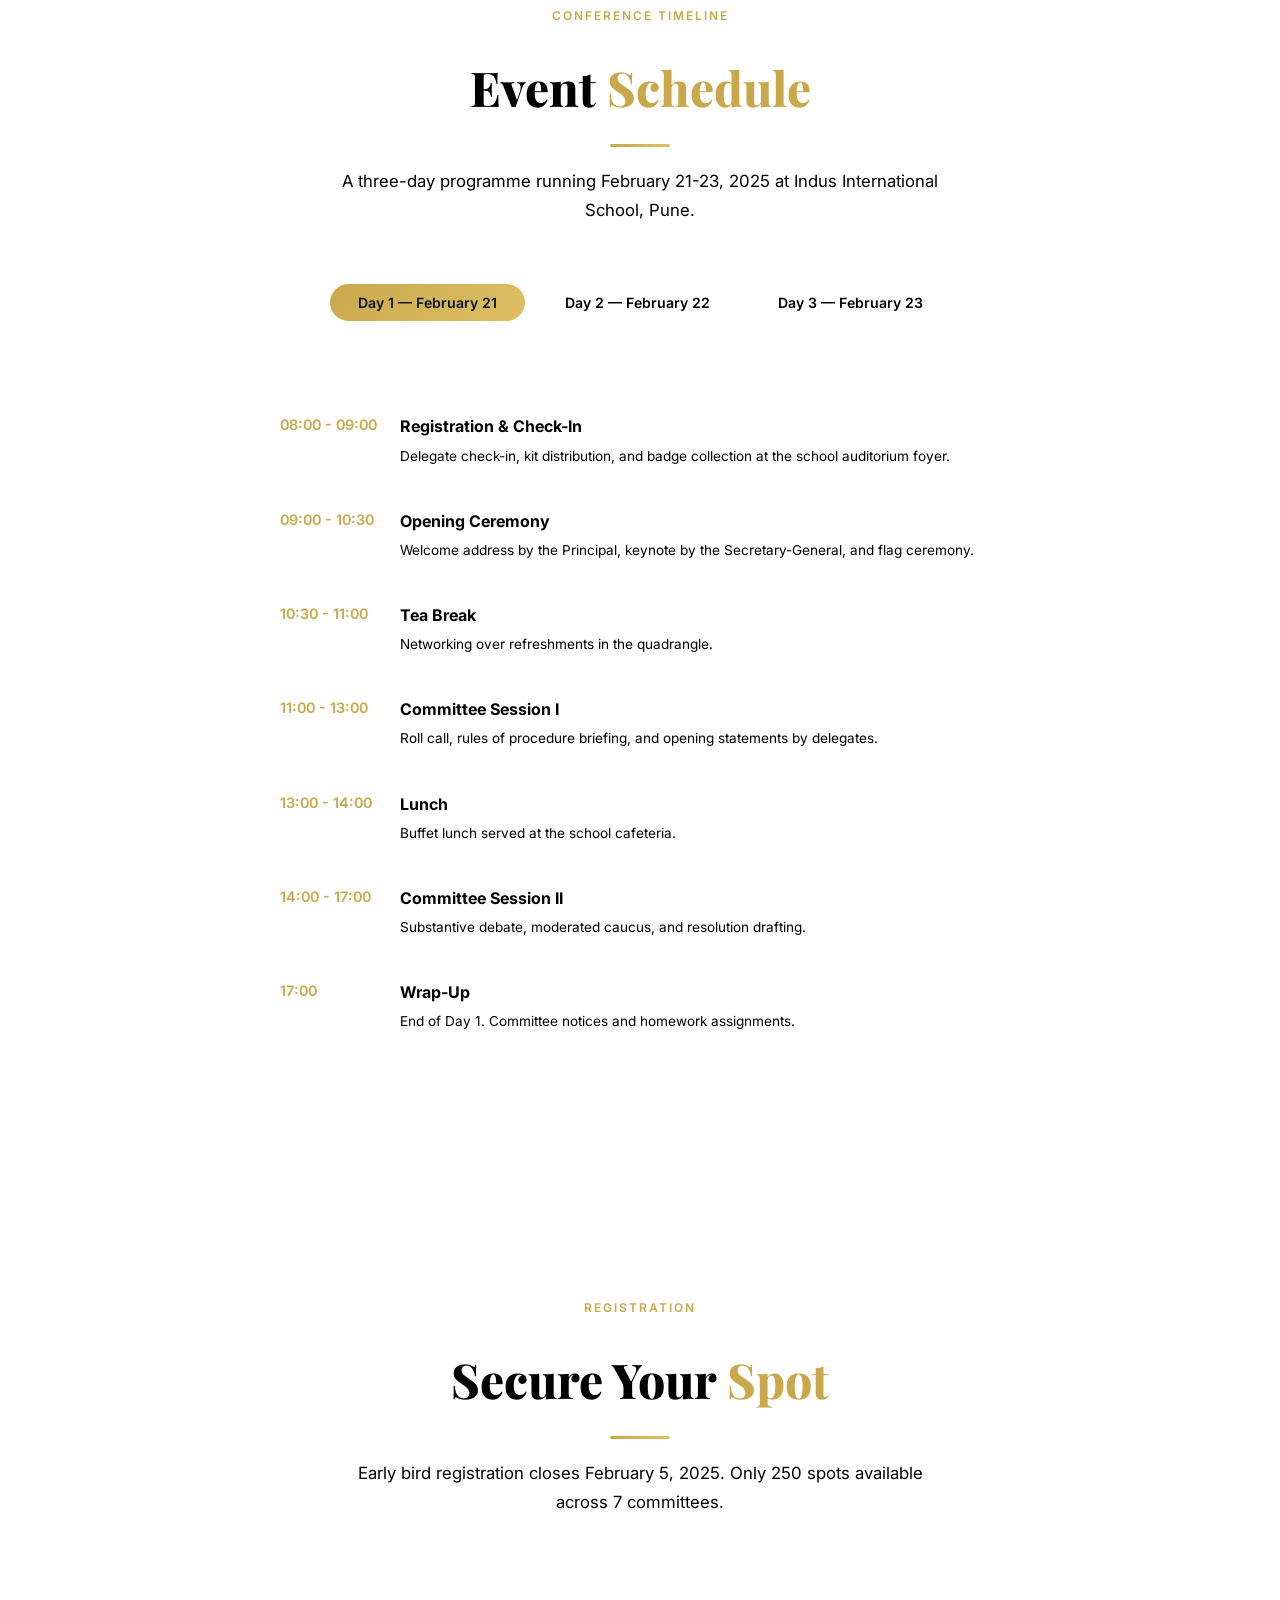
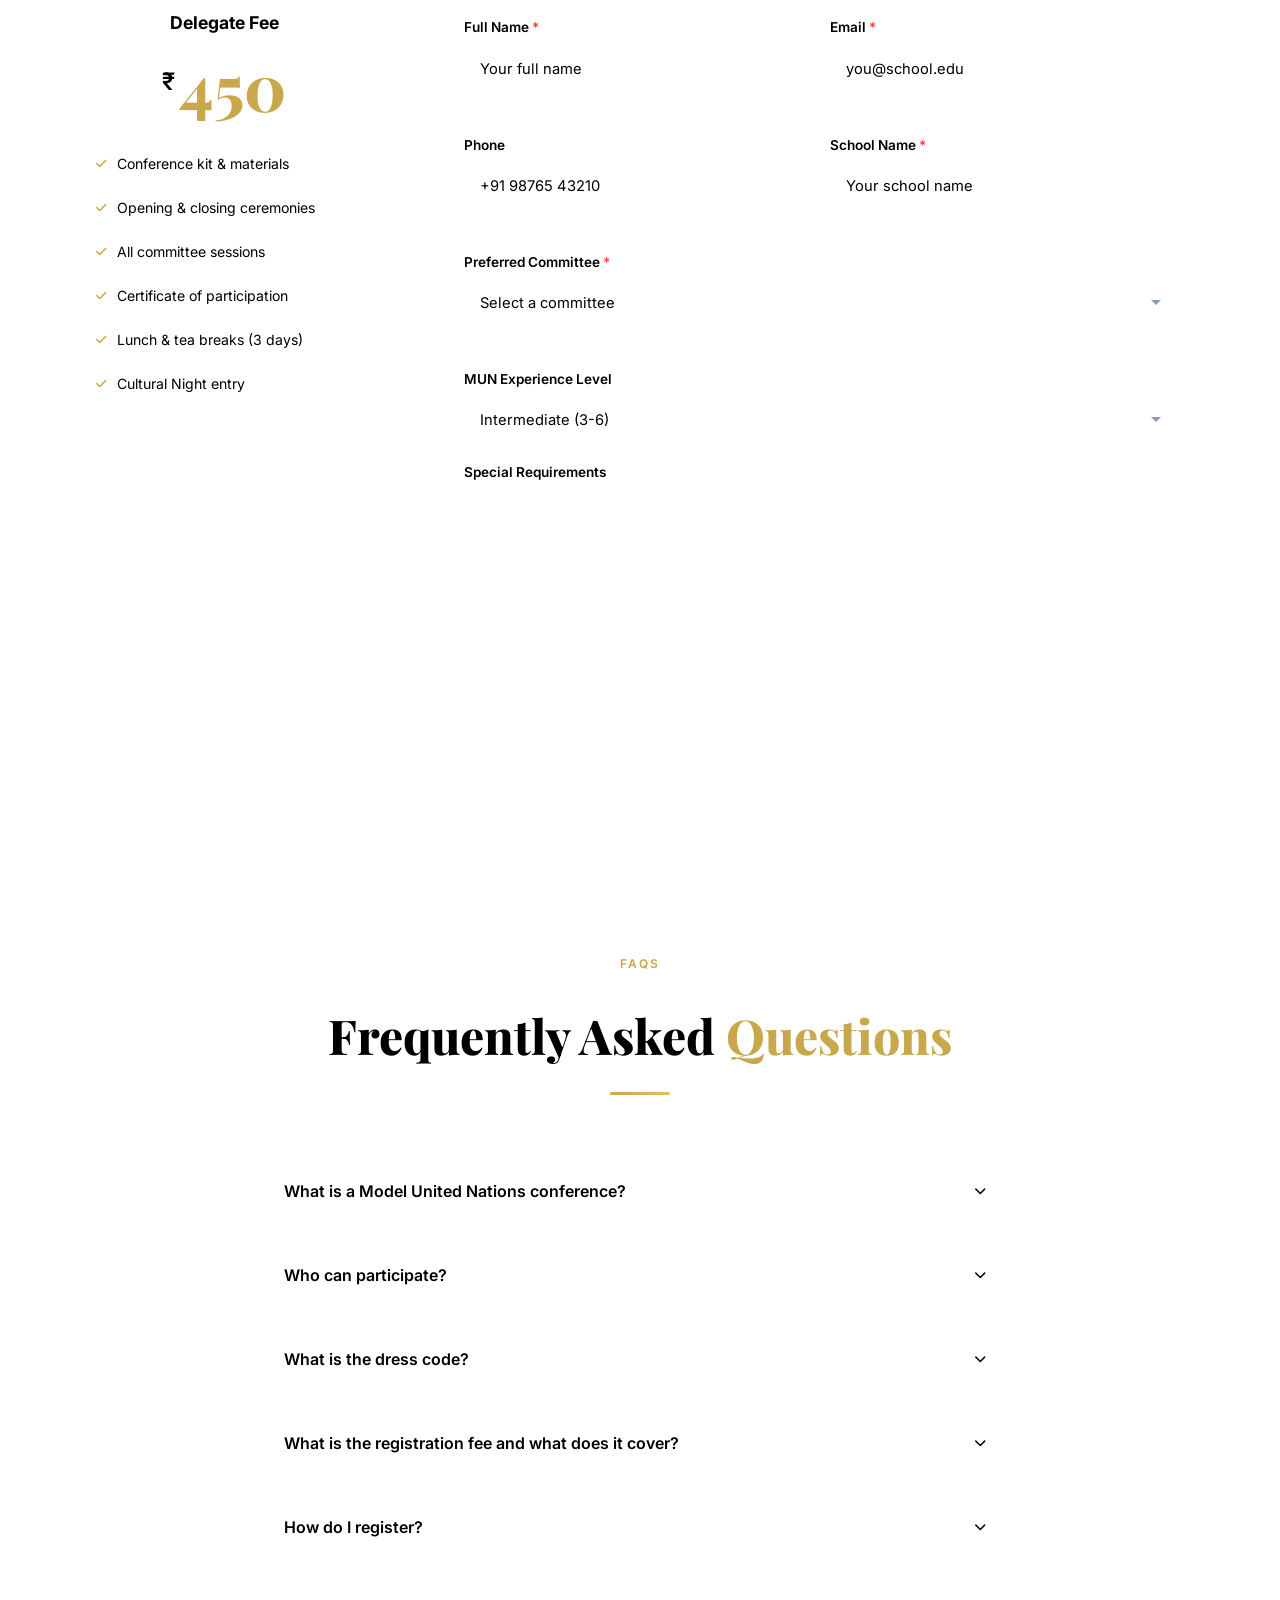
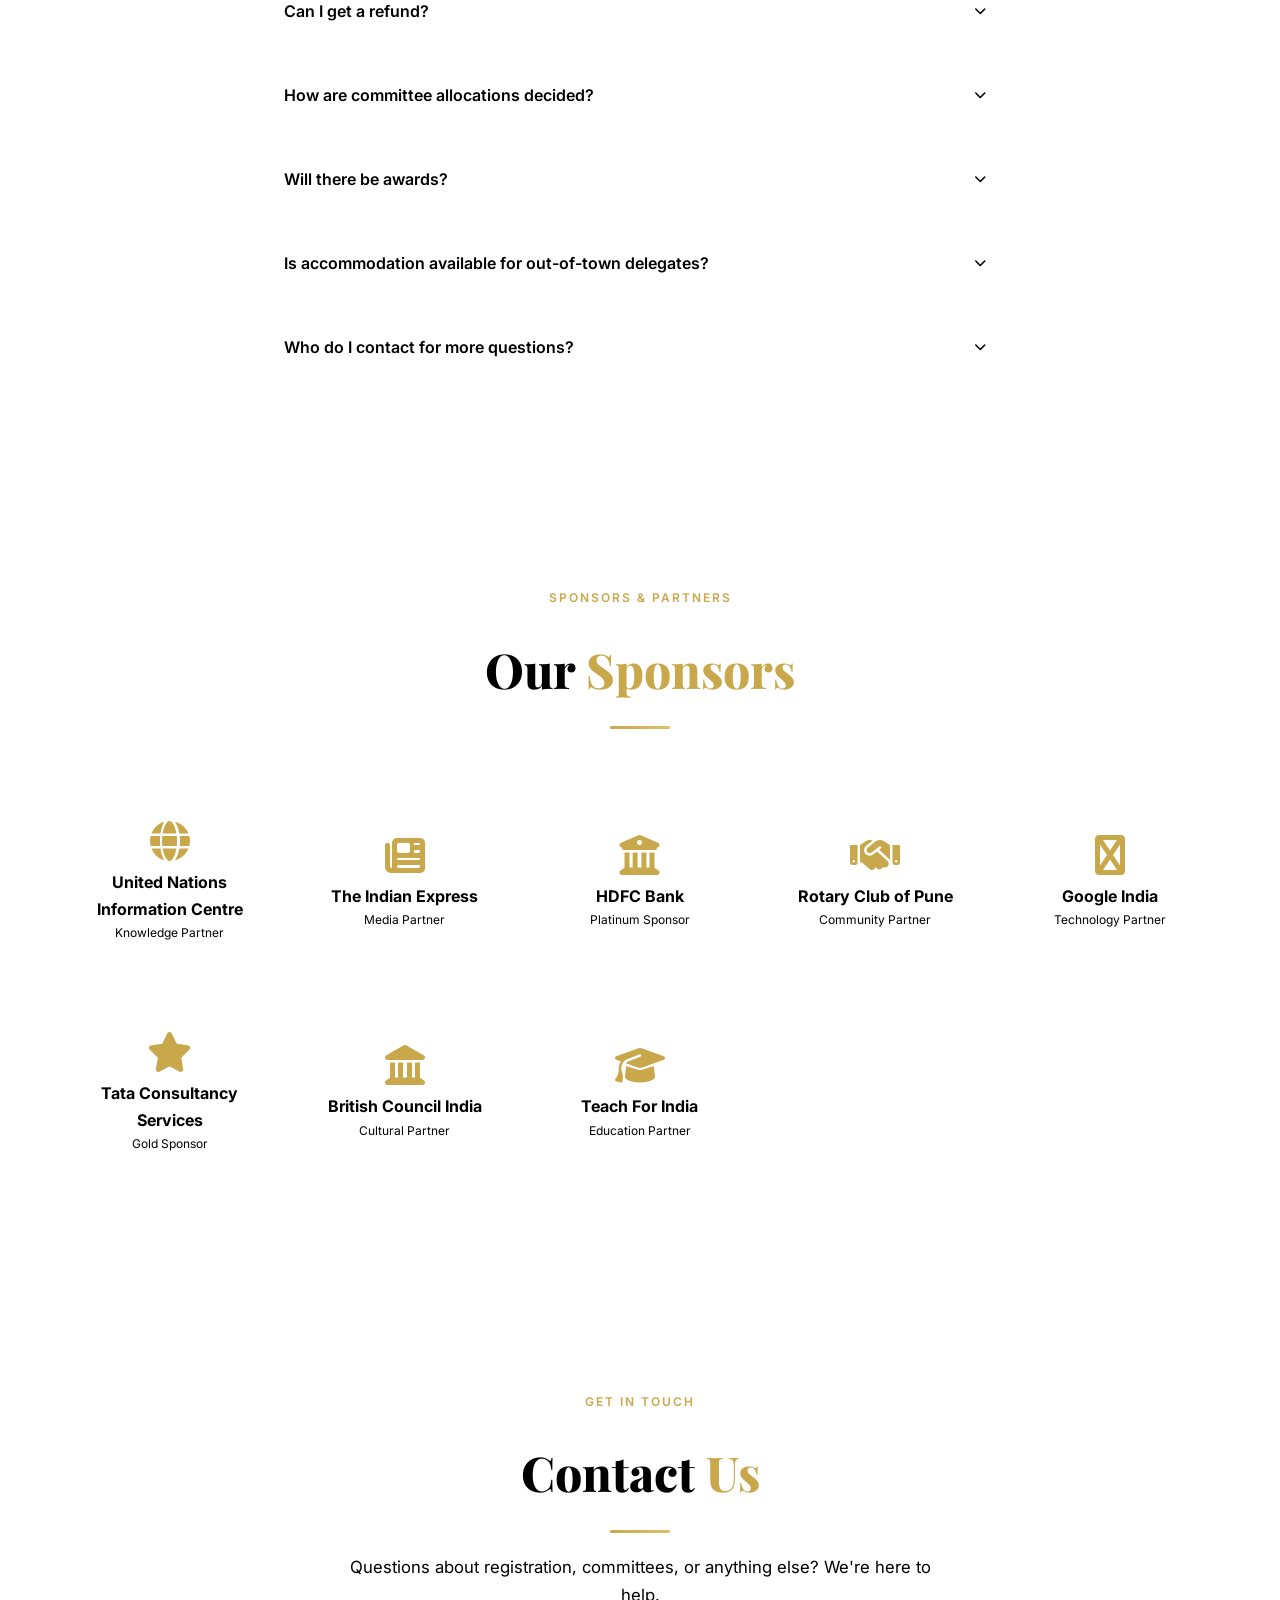
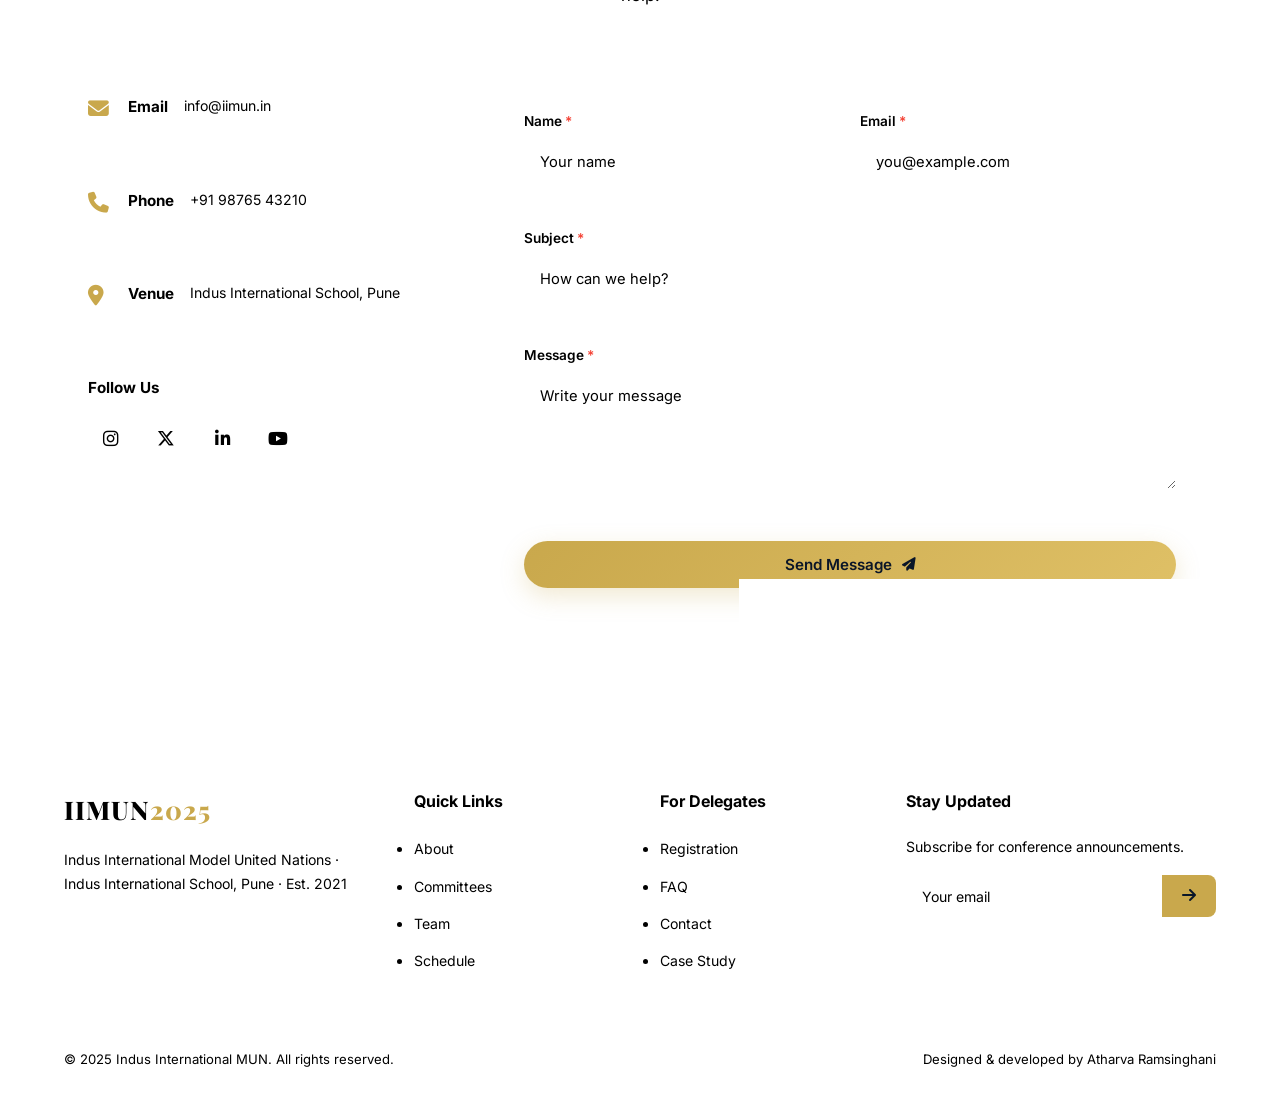
==== commit 4bdcbad6: "clean up formatting" ====
--- a/index.html
+++ b/index.html
@@ -90,7 +90,7 @@
         <div>
           <p class="about-lead">IIMUN 2025 is the fifth edition of Indus International School Pune's flagship Model United Nations conference, bringing together 250+ student delegates from 30+ schools across Maharashtra and beyond.</p>
           <p class="about-text">What started in 2021 as a small intra-school event has grown into one of western India's most anticipated school MUNs. We focus on substantive debate, realistic crisis simulations, and creating a welcoming environment for first-time delegates alongside experienced MUNers.</p>
-          <p class="about-text">Our seven committees cover the UN system, India's Parliament, and the media — offering something for every interest. Every delegate walks away with sharper public speaking skills, a deeper understanding of global affairs, and friendships that last beyond the conference.</p>
+          <p class="about-text">Our seven committees cover the UN system, India's Parliament, and the media - offering something for every interest. Every delegate walks away with sharper public speaking skills, a deeper understanding of global affairs, and friendships that last beyond the conference.</p>
           <div class="stats">
             <div class="stat">
               <span class="stat-num" data-target="250">0</span>
@@ -123,12 +123,12 @@
           <div class="card">
             <div class="card-icon"><i class="fas fa-eye"></i></div>
             <h3>Our Vision</h3>
-            <p>A generation of Indian youth equipped to engage with global challenges — comfortable with debate, skilled in diplomacy, and confident in their ability to lead.</p>
+            <p>A generation of Indian youth equipped to engage with global challenges - comfortable with debate, skilled in diplomacy, and confident in their ability to lead.</p>
           </div>
           <div class="card">
             <div class="card-icon"><i class="fas fa-handshake"></i></div>
             <h3>Our Values</h3>
-            <p>Respectful debate, inclusive participation, academic integrity, and the belief that every delegate — no matter how experienced — has something valuable to contribute.</p>
+            <p>Respectful debate, inclusive participation, academic integrity, and the belief that every delegate - no matter how experienced - has something valuable to contribute.</p>
           </div>
         </div>
       </div>
@@ -141,7 +141,7 @@
         <span class="section-tag">Committees</span>
         <h2 class="section-title">Explore Our <span class="gold">Committees</span></h2>
         <div class="divider"></div>
-        <p class="section-desc">Seven committees spanning the UN, Indian Parliament, and Media — designed to challenge delegates from beginner to advanced levels.</p>
+        <p class="section-desc">Seven committees spanning the UN, Indian Parliament, and Media - designed to challenge delegates from beginner to advanced levels.</p>
       </div>
       <div class="committees-grid" id="committeesGrid"></div>
     </div>
@@ -237,7 +237,7 @@
           </div>
           <div class="form-group">
             <label for="regMessage">Special Requirements</label>
-            <textarea id="regMessage" rows="3" placeholder="Dietary requirements, accessibility needs, or committee preferences..."></textarea>
+            <textarea id="regMessage" rows="3" placeholder="Dietary requirements, accessibility needs, or committee preferences"></textarea>
           </div>
           <div class="form-group checkbox-group">
             <label class="checkbox-label">
@@ -337,7 +337,7 @@
           </div>
           <div class="form-group">
             <label for="contactMsg">Message <span class="req">*</span></label>
-            <textarea id="contactMsg" rows="5" placeholder="Write your message..." required></textarea>
+            <textarea id="contactMsg" rows="5" placeholder="Write your message" required></textarea>
             <span class="form-error"></span>
           </div>
           <button type="submit" class="btn btn-primary btn-block">
